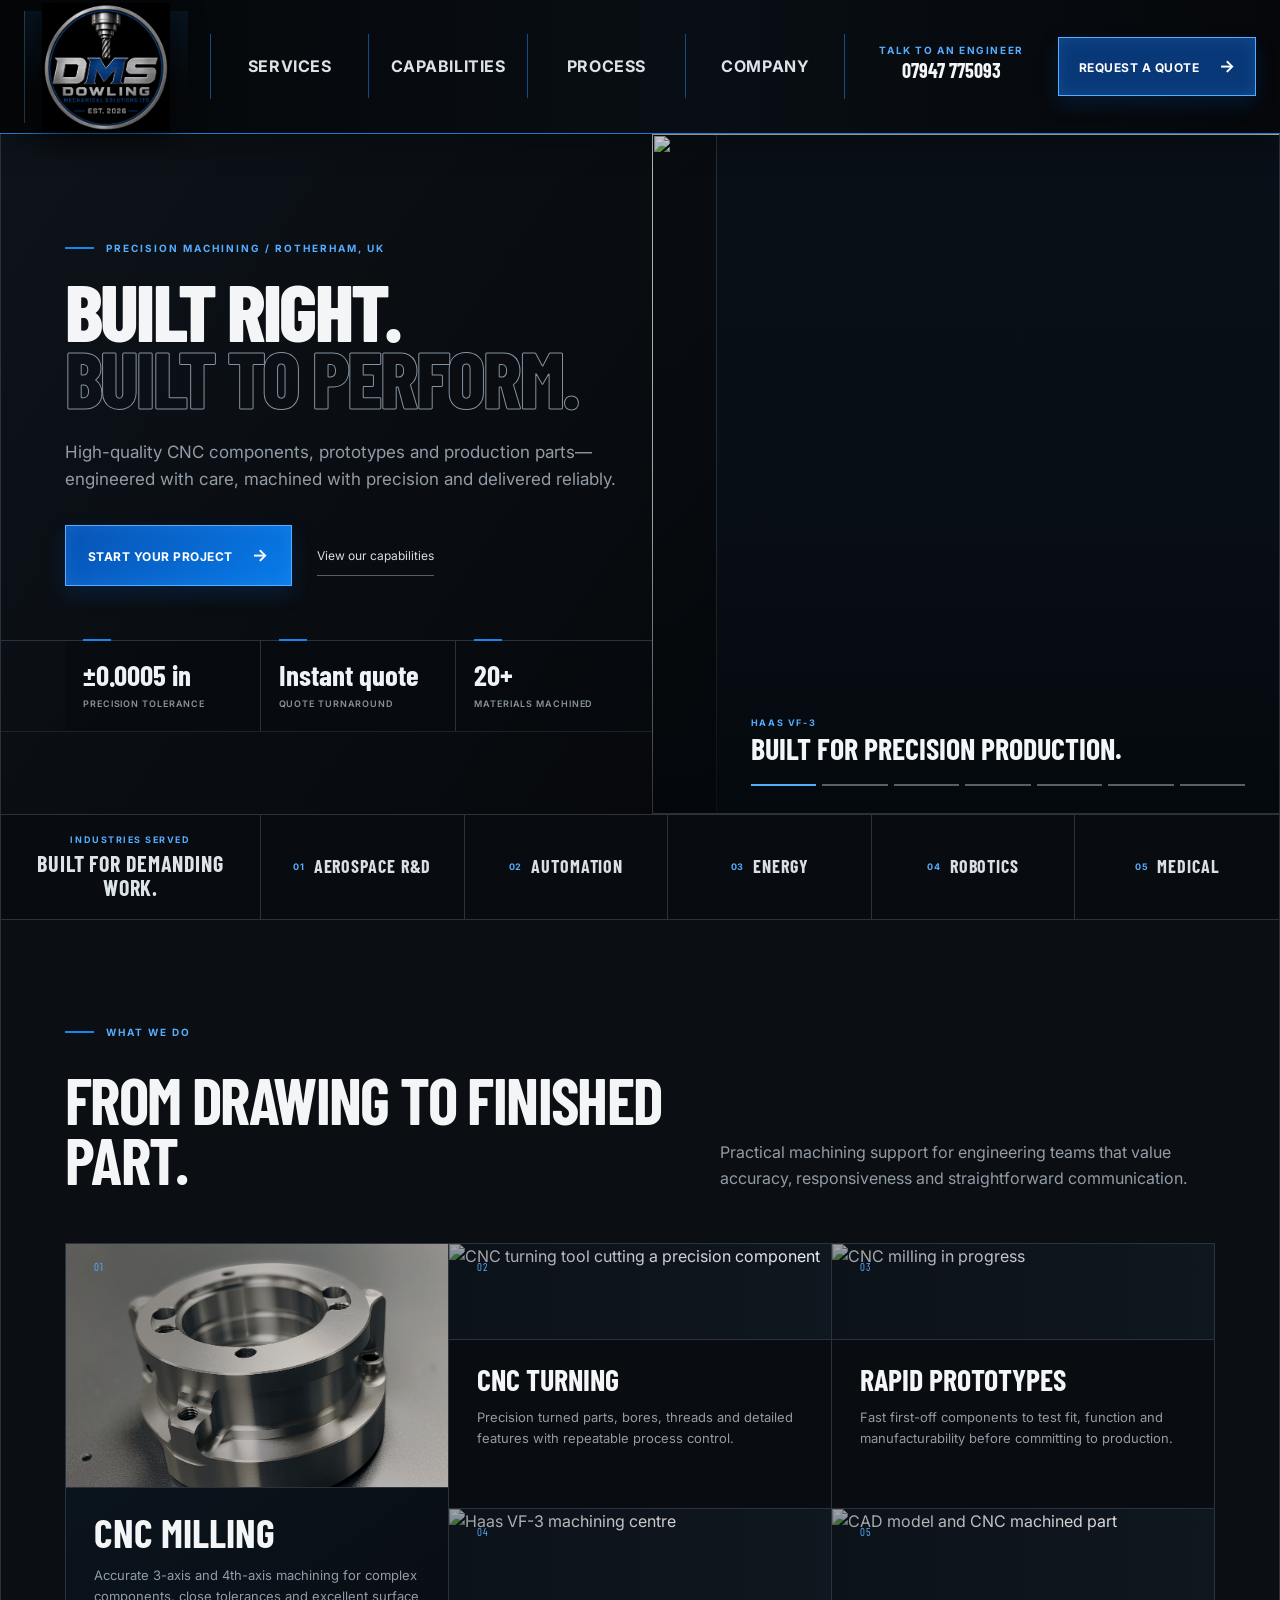
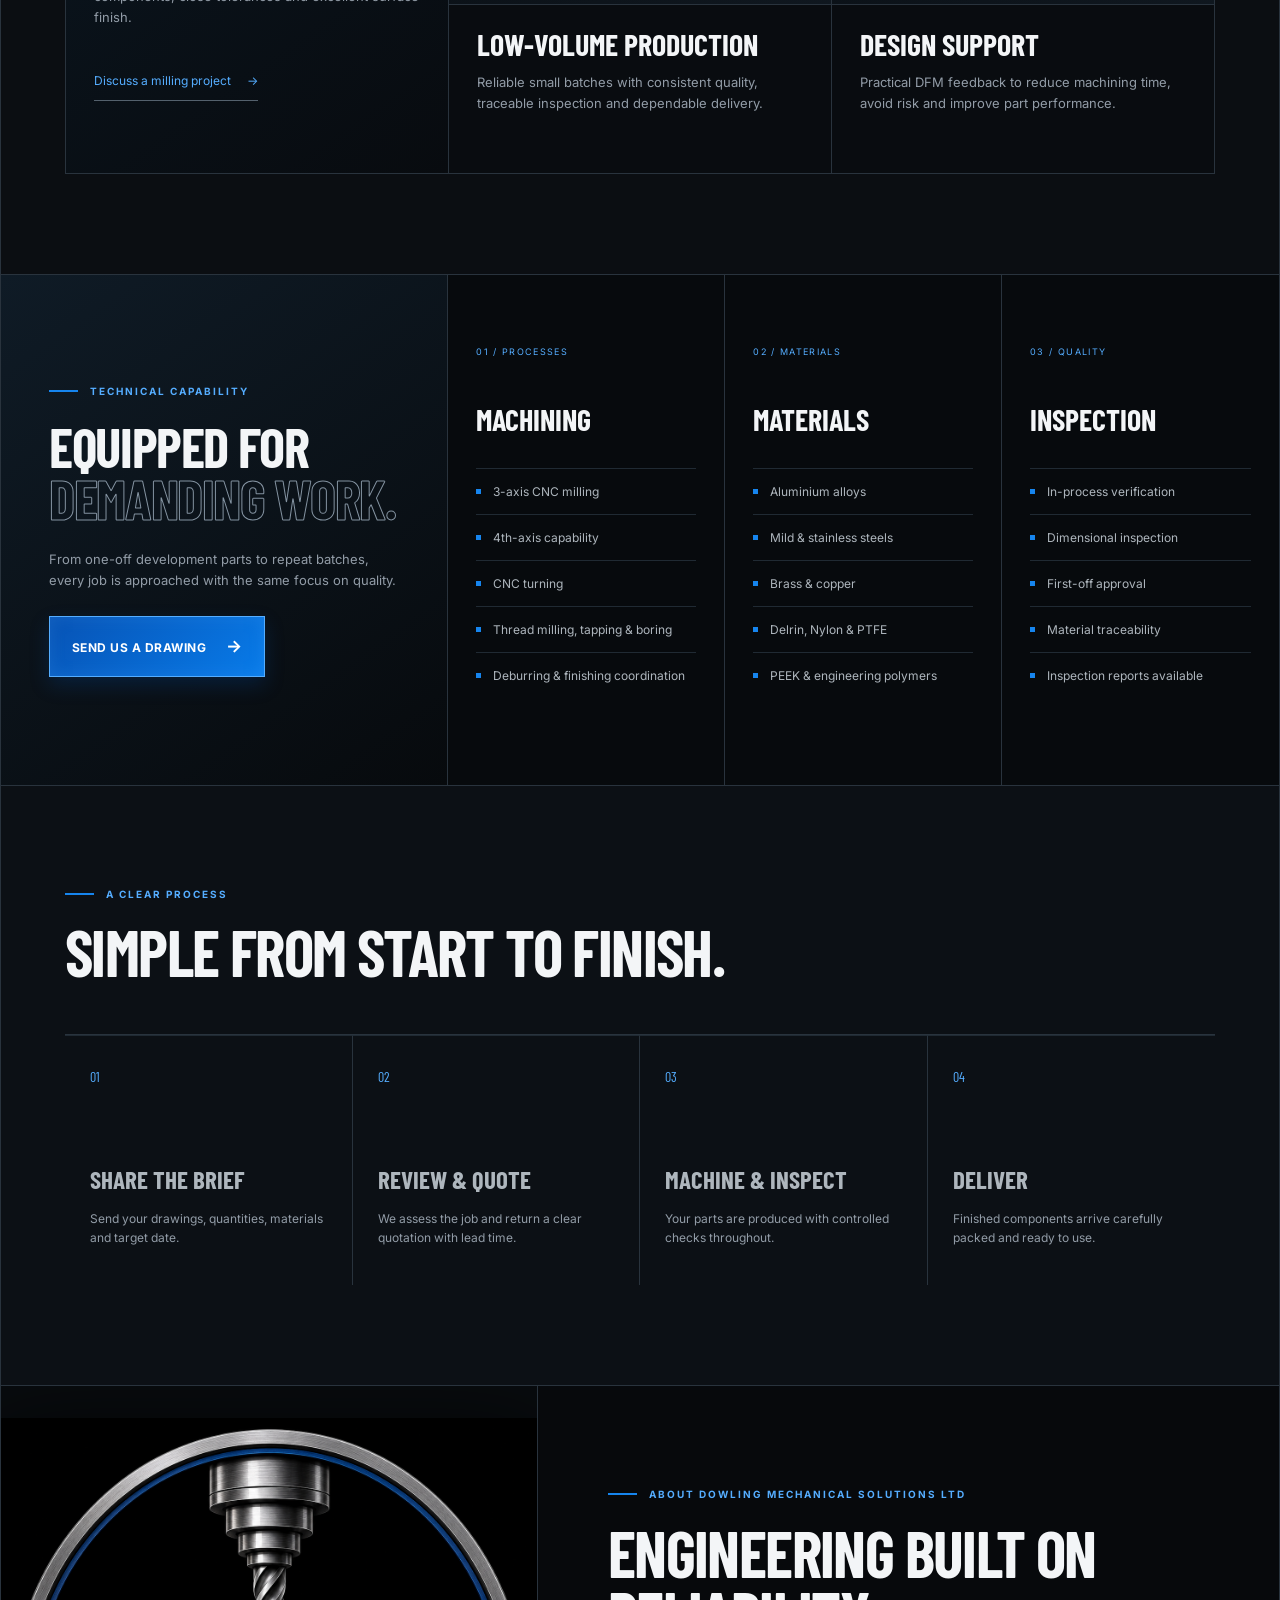
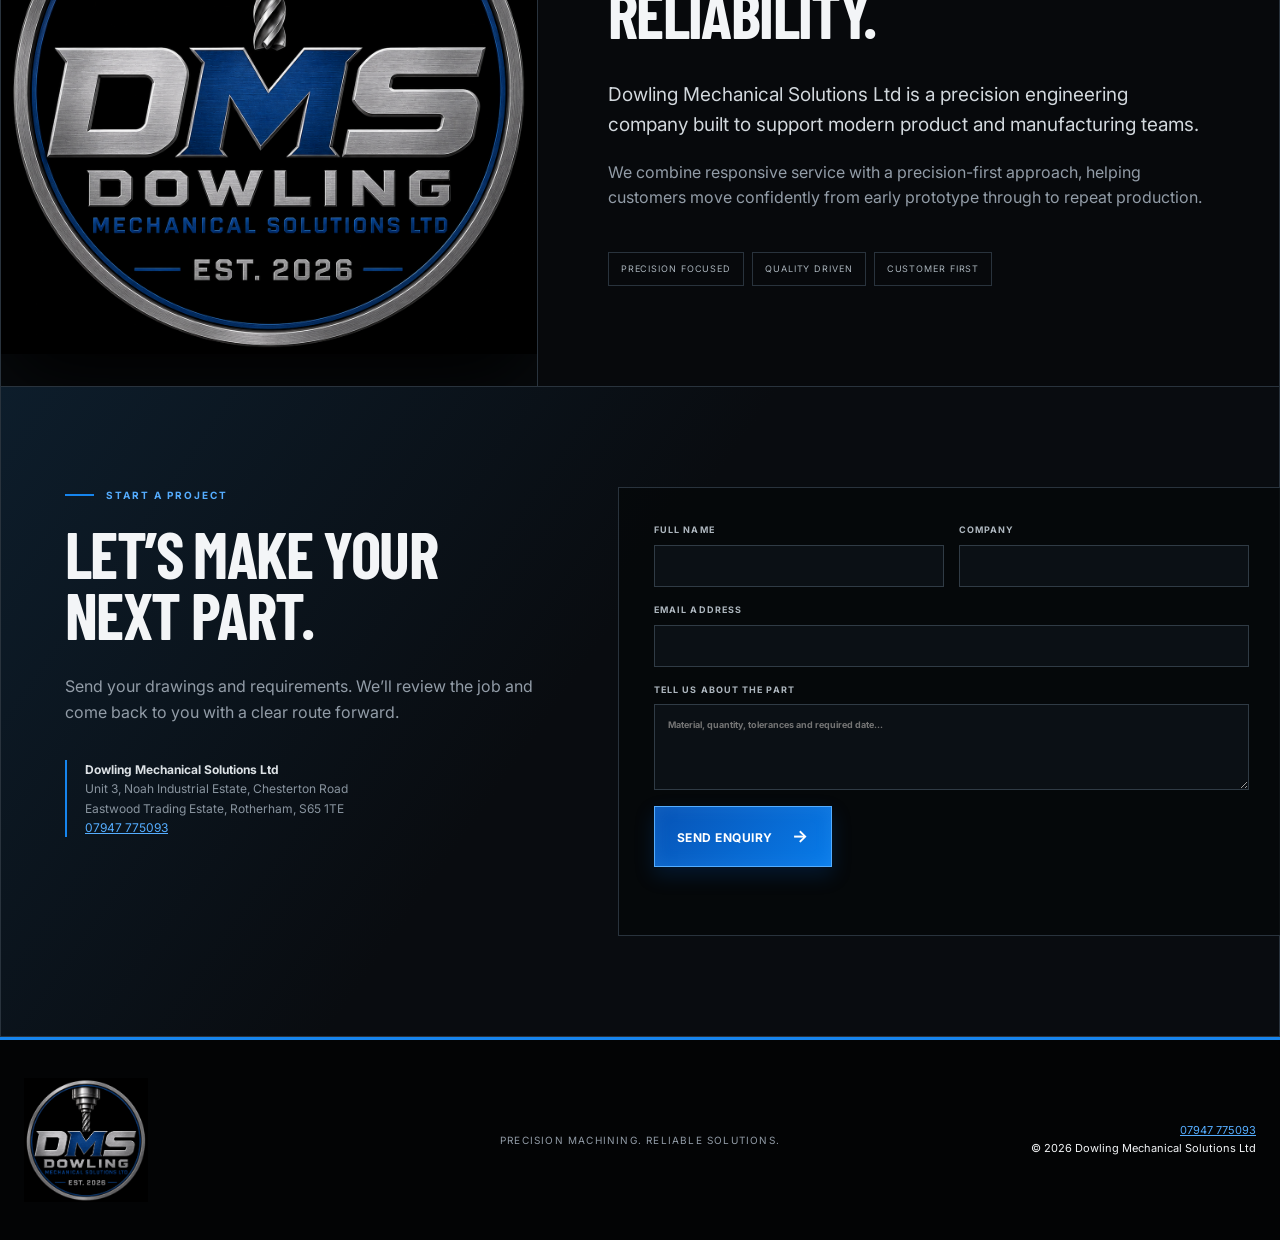
==== index.html @ 1a0fb645 "Initial commit" ====
<!DOCTYPE html>
<html lang="en">
<head>
  <meta charset="UTF-8" />
  <meta name="viewport" content="width=device-width, initial-scale=1.0" />
  <meta name="description" content="Dowling Mechanical Solutions Ltd delivers precision CNC machining, prototypes and production parts from Rotherham, UK." />
  <title>Dowling Mechanical Solutions Ltd | Precision Machining</title>
  <link rel="canonical" href="https://www.dowlingmechanicalsolutions.co.uk/" />
  <link rel="stylesheet" href="styles.css" />
</head>
<body>
  <header class="site-header">
    <a class="brand" href="#hero" aria-label="Dowling Mechanical Solutions Ltd home">
      <img src="LOGO%20FOR%20BUSINESS%20FINAL.png?v=20260724" alt="Dowling Mechanical Solutions Ltd" />
    </a>
    <button class="menu-toggle" aria-label="Toggle navigation" aria-expanded="false">Menu</button>
    <nav class="site-nav" aria-label="Primary navigation">
      <button data-target="services">Services</button>
      <button data-target="capabilities">Capabilities</button>
      <button data-target="process">Process</button>
      <button data-target="about">Company</button>
    </nav>
    <div class="header-actions">
      <a class="phone" href="tel:+447947775093"><small>Talk to an engineer</small>07947 775093</a>
      <button class="quote-button" data-target="contact">Request a quote <span>&rarr;</span></button>
    </div>
  </header>

  <main>
    <section class="hero" id="hero">
      <div class="hero-copy">
        <button class="eyebrow address-copy" type="button" data-address="Dowling Mechanical Solutions Ltd, Unit 3, Noah Industrial Estate, Chesterton Road, Eastwood Trading Estate, Rotherham, S65 1TE" aria-label="Copy Dowling Mechanical Solutions Ltd company address"><span></span><span class="address-copy-label">Precision machining / Rotherham, UK</span></button>
        <h1>Built right.<br /><em>Built to perform.</em></h1>
        <p class="hero-intro">High-quality CNC components, prototypes and production parts—engineered with care, machined with precision and delivered reliably.</p>
        <div class="hero-actions">
          <button class="primary" data-target="contact">Start your project <span>&rarr;</span></button>
          <button class="text-link" data-target="capabilities">View our capabilities</button>
        </div>
        <div class="hero-trust">
          <div><strong>&plusmn;0.0005 in</strong><span>Precision tolerance</span></div>
          <div><strong>Instant quote</strong><span>Quote turnaround</span></div>
          <div><strong>20+</strong><span>Materials machined</span></div>
        </div>
      </div>
      <div class="hero-stage" aria-hidden="true">
        <img class="hero-machine-image is-active" src="https://www.haascnc.com/content/dam/haascnc/machines/vertical-mills/vf-series/models/medium/vf-3/gallery/haasvf3-hero.jpg" data-label="Haas VF-3" data-title="Built for precision production." alt="" />
        <img class="hero-machine-image" src="https://www.haascnc.com/content/dam/haascnc/machines/vertical-mills/vf-series/models/medium/vf-3/gallery/haasvf3-spindle.jpg" data-label="Haas VF-3" data-title="Precision in every pass." alt="" />
        <img class="hero-machine-image" src="circular-machined-housing.png" data-label="Finished housing" data-title="Complex milled housing detail." alt="" />
        <img class="hero-machine-image" src="https://www.haascnc.com/content/dam/haascnc/machines/vertical-mills/assets/21.09_StorytellingBlade_Vertical.jpg/jcr:content/renditions/original.original/image.jpg" data-label="Milling in action" data-title="Complex milling in action." alt="" />
        <img class="hero-machine-image" src="https://www.haascnc.com/content/dam/haascnc/machines/vertical-mills/vf-series/models/medium/vf-3/gallery/haasvf3-left.jpg" data-label="Haas VF-3" data-title="Access from every angle." alt="" />
        <img class="hero-machine-image" src="https://primefabworks.com/wp-content/uploads/2025/07/finished_cnc_milled_part.webp" data-label="Finished machined part" data-title="Precision detail, machined cleanly." alt="" />
        <img class="hero-machine-image" src="https://www.haascnc.com/content/dam/haascnc/machines/vertical-mills/vf-series/models/medium/vf-3/gallery/haasvf3-toolchanger.jpg" data-label="Haas VF-3" data-title="4th-axis capability." alt="" />
        <div class="hero-image-overlay"></div>
        <div class="hero-stage-label"><span>Haas VF-3</span><strong>Built for precision production.</strong></div>
        <div class="hero-stage-progress"><span class="is-active"></span><span></span><span></span><span></span><span></span><span></span><span></span></div>
      </div>
    </section>

    <section class="client-strip" aria-label="Industries served">
      <p><span>Industries served</span>Built for demanding work.</p>
      <div>
        <span><small>01</small>Aerospace R&amp;D</span>
        <span><small>02</small>Automation</span>
        <span><small>03</small>Energy</span>
        <span><small>04</small>Robotics</span>
        <span><small>05</small>Medical</span>
      </div>
    </section>

    <section class="services section" id="services">
      <div class="section-intro">
        <p class="eyebrow"><span></span> What we do</p>
        <h2>From drawing to finished part.</h2>
        <p>Practical machining support for engineering teams that value accuracy, responsiveness and straightforward communication.</p>
      </div>
      <div class="service-grid">
        <article class="service-feature">
          <div class="service-media"><img src="circular-machined-housing.png" alt="Finished CNC milled housing" /><span class="number">01</span></div>
          <h3>CNC milling</h3>
          <p>Accurate 3-axis and 4th-axis machining for complex components, close tolerances and excellent surface finish.</p>
          <button data-target="contact">Discuss a milling project <span>&rarr;</span></button>
        </article>
        <article><div class="service-media"><img src="https://upload.wikimedia.org/wikipedia/commons/9/90/SchlichtenDrehen.jpg" alt="CNC turning tool cutting a precision component" /><span class="number">02</span></div><h3>CNC turning</h3><p>Precision turned parts, bores, threads and detailed features with repeatable process control.</p></article>
        <article><div class="service-media"><img src="https://www.haascnc.com/content/dam/haascnc/machines/vertical-mills/assets/21.09_StorytellingBlade_Vertical.jpg/jcr:content/renditions/original.original/image.jpg" alt="CNC milling in progress" /><span class="number">03</span></div><h3>Rapid prototypes</h3><p>Fast first-off components to test fit, function and manufacturability before committing to production.</p></article>
        <article><div class="service-media"><img src="https://www.haascnc.com/content/dam/haascnc/machines/vertical-mills/vf-series/models/medium/vf-3/gallery/haasvf3-left.jpg" alt="Haas VF-3 machining centre" /><span class="number">04</span></div><h3>Low-volume production</h3><p>Reliable small batches with consistent quality, traceable inspection and dependable delivery.</p></article>
        <article><div class="service-media"><img src="https://upload.wikimedia.org/wikipedia/commons/3/31/CAD_model_and_CNC_machined_part.PNG" alt="CAD model and CNC machined part" style="object-position:center 80%;" /><span class="number">05</span></div><h3>Design support</h3><p>Practical DFM feedback to reduce machining time, avoid risk and improve part performance.</p></article>
      </div>
    </section>

    <section class="capabilities section" id="capabilities">
      <div class="capability-heading">
        <p class="eyebrow"><span></span> Technical capability</p>
        <h2>Equipped for<br /><em>demanding work.</em></h2>
        <p>From one-off development parts to repeat batches, every job is approached with the same focus on quality.</p>
        <button class="primary" data-target="contact">Send us a drawing <span>&rarr;</span></button>
      </div>
      <div class="capability-lists">
        <article>
          <p>01 / Processes</p>
          <h3>Machining</h3>
          <ul><li>3-axis CNC milling</li><li>4th-axis capability</li><li>CNC turning</li><li>Thread milling, tapping &amp; boring</li><li>Deburring &amp; finishing coordination</li></ul>
        </article>
        <article>
          <p>02 / Materials</p>
          <h3>Materials</h3>
          <ul><li>Aluminium alloys</li><li>Mild &amp; stainless steels</li><li>Brass &amp; copper</li><li>Delrin, Nylon &amp; PTFE</li><li>PEEK &amp; engineering polymers</li></ul>
        </article>
        <article>
          <p>03 / Quality</p>
          <h3>Inspection</h3>
          <ul><li>In-process verification</li><li>Dimensional inspection</li><li>First-off approval</li><li>Material traceability</li><li>Inspection reports available</li></ul>
        </article>
      </div>
    </section>

    <section class="process section" id="process">
      <div class="section-intro compact">
        <p class="eyebrow"><span></span> A clear process</p>
        <h2>Simple from start to finish.</h2>
      </div>
      <ol class="process-grid">
        <li><span>01</span><div><h3>Share the brief</h3><p>Send your drawings, quantities, materials and target date.</p></div></li>
        <li><span>02</span><div><h3>Review &amp; quote</h3><p>We assess the job and return a clear quotation with lead time.</p></div></li>
        <li><span>03</span><div><h3>Machine &amp; inspect</h3><p>Your parts are produced with controlled checks throughout.</p></div></li>
        <li><span>04</span><div><h3>Deliver</h3><p>Finished components arrive carefully packed and ready to use.</p></div></li>
      </ol>
    </section>

    <section class="about section" id="about">
      <div class="about-mark"><img src="LOGO%20FOR%20BUSINESS%20FINAL.png?v=20260724" alt="" /></div>
      <div class="about-copy">
        <p class="eyebrow"><span></span> About Dowling Mechanical Solutions Ltd</p>
        <h2>Engineering built on reliability.</h2>
        <p class="lead">Dowling Mechanical Solutions Ltd is a precision engineering company built to support modern product and manufacturing teams.</p>
        <p>We combine responsive service with a precision-first approach, helping customers move confidently from early prototype through to repeat production.</p>
        <div class="about-values"><span>Precision focused</span><span>Quality driven</span><span>Customer first</span></div>
      </div>
    </section>

    <section class="contact section" id="contact">
      <div class="contact-copy">
        <p class="eyebrow"><span></span> Start a project</p>
        <h2>Let’s make your next part.</h2>
        <p>Send your drawings and requirements. We’ll review the job and come back to you with a clear route forward.</p>
        <address><strong>Dowling Mechanical Solutions Ltd</strong><br />Unit 3, Noah Industrial Estate, Chesterton Road<br />Eastwood Trading Estate, Rotherham, S65 1TE<br /><a href="tel:+447947775093">07947 775093</a></address>
      </div>
      <form id="quote-form" novalidate>
        <div class="field-row"><label>Full name<input type="text" name="name" required /></label><label>Company<input type="text" name="company" required /></label></div>
        <label>Email address<input type="email" name="email" required /></label>
        <label>Tell us about the part<textarea name="details" rows="4" required placeholder="Material, quantity, tolerances and required date..."></textarea></label>
        <button class="primary" type="submit">Send enquiry <span>&rarr;</span></button>
        <p class="form-status" role="status" aria-live="polite"></p>
      </form>
    </section>
  </main>

  <footer class="site-footer">
    <a class="footer-brand" href="#hero"><img src="LOGO%20FOR%20BUSINESS%20FINAL.png?v=20260724" alt="Dowling Mechanical Solutions Ltd" /></a>
    <p>Precision machining. Reliable solutions.</p>
    <div><a href="tel:+447947775093">07947 775093</a><span>&copy; 2026 Dowling Mechanical Solutions Ltd</span></div>
  </footer>
  <script src="script.js"></script>
</body>
</html>
---- styles.css ----
@import url('https://fonts.googleapis.com/css2?family=Barlow+Condensed:wght@500;600;700;800;900&family=Inter:wght@400;500;600;700&display=swap');

:root { --black:#050608; --panel:#0a0d11; --panel-2:#0e141b; --blue:#1685ee; --blue-light:#55adff; --white:#f3f5f7; --muted:#929ca7; --line:#29333d; --page:1280px; }
* { box-sizing:border-box; }
html { scroll-behavior:smooth; min-width:1280px; }
body { margin:0; min-width:320px; color:var(--white); background:var(--black); font-family:Inter,Arial,sans-serif; line-height:1.6; }
body::before { position:fixed; inset:0; z-index:-1; content:""; opacity:.28; background:radial-gradient(circle at 70% 5%,#18324d 0,transparent 27%),repeating-linear-gradient(0deg,rgba(255,255,255,.018) 0 1px,transparent 1px 4px); }
button,input,textarea { font:inherit; }
button { cursor:pointer; }
h1,h2,h3,p { margin-top:0; }
h1,h2,h3,.brand-copy,.number { font-family:"Barlow Condensed","Arial Narrow",sans-serif; }
p { color:var(--muted); }

.site-header { position:sticky; top:0; z-index:50; display:grid; grid-template-columns:210px 1fr auto; align-items:center; min-height:134px; padding:0 max(24px,calc((100% - var(--page))/2)); border-bottom:1px solid #1d79cf; background:linear-gradient(90deg,rgba(4,6,8,.98),rgba(9,15,21,.96) 55%,rgba(5,7,10,.98)); box-shadow:0 12px 28px rgba(0,0,0,.24); backdrop-filter:blur(15px); }
.brand { position:relative; z-index:1; display:grid; place-items:center; width:164px; height:132px; color:inherit; text-decoration:none; }
.brand::before { position:absolute; inset:10px 0; border-left:1px solid rgba(76,126,165,.42); content:""; background:linear-gradient(180deg,rgba(22,133,238,.1),transparent 70%); }
.brand img { position:relative; width:128px; height:128px; object-fit:contain; filter:drop-shadow(0 8px 15px rgba(0,0,0,.65)); }
.brand-copy { display:flex; flex-direction:column; padding-left:15px; border-left:1px solid #4c5660; }
.brand-copy strong { font-size:31px; font-weight:900; letter-spacing:.06em; line-height:.9; }
.brand-copy strong span { color:var(--blue-light); }
.brand-copy small { margin-top:9px; color:#c2c8ce; font:600 8px/1 Inter,sans-serif; letter-spacing:.23em; }
.site-nav { display:grid; grid-template-columns:repeat(4,minmax(0,1fr)); align-items:center; width:100%; border-right:1px solid rgba(22,133,238,.55); border-left:1px solid rgba(22,133,238,.55); transform:translateX(-24px); }
.site-nav button,.menu-toggle { border:0; border-bottom:2px solid transparent; padding:20px 8px 18px; color:#dce3e8; background:transparent; font-size:16px; font-weight:700; letter-spacing:.035em; text-transform:uppercase; transition:color .2s ease,border-color .2s ease; }
.site-nav button:not(:last-child) { border-right:1px solid rgba(22,133,238,.55); }
.site-nav button:hover { border-bottom-color:var(--blue); color:#fff; }
.header-actions { display:flex; align-items:center; justify-content:flex-end; gap:34px; padding-left:10px; }
.phone { position:relative; display:flex; flex-direction:column; align-items:center; padding-bottom:8px; color:var(--white); text-align:center; text-decoration:none; font-family:"Barlow Condensed",sans-serif; font-size:20px; font-weight:700; line-height:1.05; }
.phone::after { position:absolute; right:0; bottom:-10px; left:0; height:2px; content:""; background:var(--blue); transform:scaleX(0); transform-origin:center; transition:transform .2s ease; }
.phone:hover::after,.phone:focus-visible::after { transform:scaleX(1); }
.phone small { display:block; margin-bottom:5px; color:var(--blue-light); font:700 10px/1 Inter,sans-serif; letter-spacing:.16em; text-transform:uppercase; }
.quote-button,.primary { border:1px solid var(--blue-light); padding:15px 20px; color:white; background:linear-gradient(135deg,#0753b5,#087be9); font-size:12px; font-weight:700; text-transform:uppercase; letter-spacing:.04em; box-shadow:inset 0 0 16px rgba(94,181,255,.16),0 8px 20px rgba(0,79,171,.24); }
.quote-button { background:#083878; }
.quote-button span,.primary span { margin-left:16px; font-size:17px; }
.menu-toggle { display:none; border:1px solid var(--line); }

main { overflow:hidden; }
.hero { display:grid; grid-template-columns:56% 44%; width:min(var(--page),100%); min-height:680px; margin:auto; border-right:1px solid var(--line); border-left:1px solid var(--line); }
.hero-copy { display:flex; flex-direction:column; justify-content:center; min-height:680px; padding:78px 64px 54px; border-right:1px solid var(--line); background:linear-gradient(125deg,rgba(14,20,27,.96),rgba(6,8,11,.98)); }
.eyebrow { display:flex; align-items:center; gap:12px; margin-bottom:21px; color:var(--blue-light); font-size:10px; font-weight:700; letter-spacing:.2em; text-transform:uppercase; }
.eyebrow span { width:29px; height:2px; background:var(--blue); }
.address-copy { width:fit-content; border:0; padding:0; color:var(--blue-light); background:transparent; text-align:left; }
.address-copy .address-copy-label { width:auto; height:auto; background:transparent; }
.address-copy:hover .address-copy-label,.address-copy:focus-visible .address-copy-label { color:#fff; }
.address-copy:focus-visible { outline:1px solid var(--blue-light); outline-offset:6px; }
h1 { max-width:720px; margin-bottom:28px; font-size:clamp(62px,6.3vw,96px); font-weight:800; line-height:.83; letter-spacing:-.035em; text-transform:uppercase; }
h1 em,h2 em { color:transparent; font-style:normal; -webkit-text-stroke:1px #8493a1; }
.hero-intro { max-width:620px; margin-bottom:32px; font-size:17px; }
.hero-actions { display:flex; align-items:center; gap:25px; }
.primary { padding:16px 22px; }
.text-link,.service-grid button { border:0; border-bottom:1px solid #54616d; padding:10px 0; color:#d9dee2; background:transparent; font-size:12px; }
.hero-trust { position:relative; display:grid; grid-template-columns:repeat(3,1fr); margin-top:54px; border-bottom:1px solid #1a222b; background:rgba(6,10,14,.55); }
.hero-trust::before { position:absolute; top:0; right:0; left:-64px; height:1px; content:""; background:var(--line); }
.hero-trust::after { position:absolute; right:0; bottom:-1px; left:-64px; height:1px; content:""; background:#1a222b; }
.hero-trust div { position:relative; min-height:91px; padding:20px 18px 16px; border-right:1px solid var(--line); }
.hero-trust div:last-child { border-right:0; }
.hero-trust div::before { position:absolute; top:-1px; left:18px; width:28px; height:2px; content:""; background:var(--blue); }
.hero-trust strong { display:block; color:#edf3f7; font-family:"Barlow Condensed"; font-size:29px; font-weight:700; line-height:1; }
.hero-trust span { display:block; margin-top:8px; color:#87939e; font-size:9px; font-weight:600; letter-spacing:.1em; text-transform:uppercase; }
.hero-stage { position:relative; overflow:hidden; background:#091017; }
.hero-machine-image { position:absolute; inset:0; width:100%; height:100%; object-fit:cover; object-position:center; opacity:0; filter:saturate(.78) contrast(1.08); transition:opacity .8s ease; }
.hero-machine-image.is-active { opacity:1; }
.hero-image-overlay { position:absolute; inset:0; background:linear-gradient(180deg,rgba(3,7,11,.08),rgba(3,7,11,.18) 55%,rgba(3,7,11,.78)); }
.hero-stage-label { position:absolute; right:34px; bottom:51px; left:34px; display:flex; flex-direction:column; gap:3px; }
.hero-stage-label span { color:var(--blue-light); font-size:9px; font-weight:700; letter-spacing:.18em; text-transform:uppercase; }
.hero-stage-label strong { color:#f2f6f8; font-family:"Barlow Condensed"; font-size:30px; font-weight:700; line-height:1; text-transform:uppercase; }
.hero-stage-progress { position:absolute; right:34px; bottom:28px; left:34px; display:grid; grid-template-columns:repeat(7,1fr); gap:6px; }
.hero-stage-progress span { height:2px; background:rgba(255,255,255,.35); transition:background .25s ease; }
.hero-stage-progress .is-active { background:var(--blue-light); }

@media(min-width:1101px) {
  .hero-stage { z-index:1; overflow:visible; }
  .hero-machine-image { left:-65px; width:calc(100% + 65px); }
  .hero-image-overlay { left:-65px; }
}

.client-strip { display:grid; grid-template-columns:260px 1fr; width:min(var(--page),100%); min-height:102px; margin:auto; padding:0; border:1px solid var(--line); background:#080b0f; }
.client-strip p { display:flex; flex-direction:column; align-items:center; justify-content:center; margin:0; padding:20px 30px; border-right:1px solid var(--line); color:#dde4e9; font-family:"Barlow Condensed"; font-size:22px; font-weight:700; letter-spacing:.04em; line-height:1.05; text-align:center; text-transform:uppercase; }
.client-strip p span { margin-bottom:8px; color:var(--blue-light); font-family:Inter,Arial,sans-serif; font-size:9px; font-weight:700; letter-spacing:.17em; }
.client-strip div { display:grid; grid-template-columns:repeat(5,1fr); }
.client-strip div span { display:flex; align-items:center; justify-content:center; gap:9px; padding:16px 10px; border-right:1px solid var(--line); color:#d8e0e5; font-family:"Barlow Condensed"; font-size:18px; font-weight:700; letter-spacing:.05em; text-align:center; text-transform:uppercase; transition:color .2s ease,background .2s ease; }
.client-strip div span:last-child { border-right:0; }
.client-strip div span:hover { color:#fff; background:#0e1923; }
.client-strip small { color:var(--blue-light); font:700 9px/1 Inter,Arial,sans-serif; letter-spacing:.08em; }

.section { width:min(var(--page),100%); margin:auto; padding:100px 64px; border-right:1px solid var(--line); border-bottom:1px solid var(--line); border-left:1px solid var(--line); }
.section-intro { display:grid; grid-template-columns:1.1fr .9fr; gap:50px; align-items:end; margin-bottom:52px; }
.section-intro .eyebrow { grid-column:1/-1; margin-bottom:-20px; }
h2 { margin-bottom:0; font-size:clamp(44px,5vw,70px); font-weight:700; line-height:.95; letter-spacing:-.025em; text-transform:uppercase; }
.section-intro>p:last-child { max-width:480px; margin:0; }
.services { background:#0b0e12; }
.service-grid { display:grid; grid-template-columns:repeat(3,1fr); border-top:1px solid var(--line); border-left:1px solid var(--line); }
.service-grid article { position:relative; min-height:265px; padding:28px; overflow:hidden; border-right:1px solid var(--line); border-bottom:1px solid var(--line); background:#090c10; transition:.25s ease; }
.service-grid article:hover { position:relative; z-index:2; border-color:var(--blue); background:#0c131a; transform:translateY(-4px); }
.service-grid .service-feature { grid-row:span 2; min-height:530px; background:linear-gradient(145deg,#0b1823,#080b0f); }
.service-media { position:relative; height:96px; margin:-28px -28px 24px; overflow:hidden; border-bottom:1px solid var(--line); background:#101820; }
.service-media::after { position:absolute; inset:0; content:""; background:linear-gradient(90deg,rgba(4,8,12,.38),rgba(4,8,12,.05)); }
.service-media img { display:block; width:100%; height:100%; object-fit:cover; filter:saturate(.78) contrast(1.08); transition:transform .4s ease,filter .4s ease; }
.service-grid article:hover .service-media img { transform:scale(1.05); filter:saturate(1) contrast(1.08); }
.service-media .number { position:absolute; z-index:1; top:14px; left:28px; color:var(--blue-light); font-size:11px; }
.service-feature .service-media { height:244px; }
.number { color:var(--blue-light); font-size:13px; letter-spacing:.08em; }
.service-grid h3 { margin:0 0 13px; font-size:30px; line-height:1; text-transform:uppercase; }
.service-feature h3 { font-size:40px; }
.service-grid p { font-size:13px; }
.service-grid button { margin-top:20px; color:var(--blue-light); }
.service-grid button span { margin-left:13px; }

.capabilities { display:grid; grid-template-columns:35% 65%; padding:0; background:#070a0d; }
.capability-heading { display:flex; flex-direction:column; align-items:flex-start; justify-content:center; padding:70px 48px; border-right:1px solid var(--line); background:linear-gradient(145deg,#0f1b26,#070a0d); }
.capability-heading h2 { font-size:55px; }
.capability-heading>p:not(.eyebrow) { margin:25px 0; font-size:13px; }
.capability-lists { display:grid; grid-template-columns:repeat(3,1fr); }
.capability-lists article { padding:70px 28px; border-right:1px solid var(--line); }
.capability-lists article:last-child { border:0; }
.capability-lists article>p { color:var(--blue-light); font-size:9px; letter-spacing:.15em; text-transform:uppercase; }
.capability-lists h3 { margin:35px 0 25px; font-size:30px; text-transform:uppercase; }
ul { padding:0; list-style:none; }
li { position:relative; margin:0; padding:13px 0 13px 17px; border-top:1px solid #202a33; color:#aeb6bd; font-size:12px; }
li::before { position:absolute; top:20px; left:0; width:5px; height:5px; content:""; background:var(--blue); }

.process { background:#0c1015; }
.section-intro.compact { display:block; }
.section-intro.compact .eyebrow { margin-bottom:20px; }
.process-grid { display:grid; grid-template-columns:repeat(4,1fr); margin:0; padding:0; list-style:none; border-top:1px solid var(--line); }
.process-grid li { display:block; min-height:250px; padding:30px 25px; border-right:1px solid var(--line); }
.process-grid li:last-child { border-right:0; }
.process-grid li::before { display:none; }
.process-grid>li>span { color:var(--blue-light); font-family:"Barlow Condensed"; font-size:14px; }
.process-grid h3 { margin:70px 0 10px; font-size:25px; text-transform:uppercase; }
.process-grid p { margin:0; font-size:12px; }

.about { display:grid; grid-template-columns:42% 58%; padding:0; background:#07090c; }
.about-mark { position:relative; display:grid; place-items:center; min-height:600px; overflow:hidden; border-right:1px solid var(--line); background:radial-gradient(circle,#15283a,#080b0e 60%); }
.about-mark::after { position:absolute; inset:9%; border:1px solid rgba(63,127,183,.25); border-radius:50%; content:""; }
.about-mark img { position:relative; z-index:2; width:100%; filter:drop-shadow(0 30px 45px #000); }
.about-copy { display:flex; flex-direction:column; justify-content:center; padding:80px 70px; }
.about-copy .lead { margin-top:35px; color:#d2d8dd; font-size:19px; }
.about-copy>p { max-width:650px; }
.about-values { display:flex; gap:8px; margin-top:25px; }
.about-values span { border:1px solid var(--line); padding:9px 12px; color:#aab4bc; font-size:9px; letter-spacing:.1em; text-transform:uppercase; }

.contact { display:grid; grid-template-columns:42% 58%; gap:70px; background:linear-gradient(125deg,#0d1d2b,#090c10 45%); }
.contact-copy h2 { margin-bottom:28px; }
address { margin-top:35px; padding-left:18px; border-left:2px solid var(--blue); color:#89949f; font-size:12px; font-style:normal; }
address strong { color:#dce1e5; } address a { color:var(--blue-light); }
form { padding:35px; border:1px solid var(--line); background:rgba(5,7,9,.75); }
.field-row { display:grid; grid-template-columns:1fr 1fr; gap:15px; }
label { display:flex; flex-direction:column; gap:7px; margin-bottom:16px; color:#aeb7bf; font-size:9px; font-weight:700; letter-spacing:.12em; text-transform:uppercase; }
input,textarea { width:100%; border:1px solid #303b45; outline:0; padding:13px; color:white; background:#0b1015; resize:vertical; }
input:focus,textarea:focus { border-color:var(--blue); }
.form-status { min-height:20px; margin:13px 0 0; color:var(--blue-light); font-size:12px; }

.site-footer { display:grid; grid-template-columns:1fr auto 1fr; align-items:center; gap:25px; padding:38px max(24px,calc((100% - var(--page))/2)); border-top:3px solid var(--blue); background:#030405; }
.footer-brand { display:flex; align-items:center; gap:10px; color:#e4e8eb; text-decoration:none; font-family:"Barlow Condensed"; font-size:22px; font-weight:800; letter-spacing:.08em; }
.footer-brand img { width:124px; height:124px; object-fit:contain; }.footer-brand small { display:block; color:#83909b; font:6px Inter; letter-spacing:.15em; }
.site-footer p { margin:0; font-size:10px; letter-spacing:.12em; text-transform:uppercase; }.site-footer>div { display:flex; flex-direction:column; text-align:right; font-size:11px; }.site-footer a { color:var(--blue-light); }

@media(max-width:1100px){
  .site-header{grid-template-columns:1fr auto;min-height:112px;padding:6px 20px}.brand{height:100px}.brand::before{inset:0;border-left:0}.brand img{width:98px;height:98px}.menu-toggle{display:block}.site-nav{position:absolute;top:100%;right:0;left:0;display:none;flex-wrap:wrap;padding:14px 20px;border-bottom:1px solid var(--blue);background:#06080b}.site-nav.open{display:flex}.header-actions{display:none}
  .hero{grid-template-columns:1fr}.hero-stage{min-height:540px}.client-strip{grid-template-columns:1fr;gap:0}.client-strip p{border-right:0;border-bottom:1px solid var(--line)}.capabilities{grid-template-columns:1fr}.capability-heading{border-right:0;border-bottom:1px solid var(--line)}
}
@media(max-width:760px){
  .brand{width:124px;height:94px}.brand img{width:92px;height:92px}.brand-copy strong{font-size:24px}.brand-copy small{font-size:6px}.site-header{min-height:104px}.hero-copy{min-height:0;padding:70px 25px 45px}h1{font-size:56px}.hero-trust{gap:15px}.hero-trust strong{font-size:18px}.hero-stage{min-height:430px}.client-strip{padding:0}.client-strip p{padding:20px 25px}.client-strip div{display:grid;grid-template-columns:1fr 1fr;gap:0}.client-strip div span{min-height:68px;border-bottom:1px solid var(--line)}
  .hero-stage-label{right:25px;bottom:45px;left:25px}.hero-stage-progress{right:25px;bottom:25px;left:25px}
  .section{padding:72px 25px}.section-intro{display:block}.section-intro .eyebrow{margin-bottom:20px}.section-intro h2{margin-bottom:25px}.service-grid{grid-template-columns:1fr}.service-grid .service-feature{grid-row:auto;min-height:auto}.capability-heading{padding:65px 25px}.capability-lists{grid-template-columns:1fr}.capability-lists article{padding:40px 25px;border-right:0;border-bottom:1px solid var(--line)}.process-grid{grid-template-columns:1fr 1fr}.process-grid li{min-height:210px;border-bottom:1px solid var(--line)}.process-grid h3{margin-top:40px}.about{grid-template-columns:1fr}.about-mark{min-height:420px;border-right:0;border-bottom:1px solid var(--line)}.about-copy{padding:65px 25px}.contact{grid-template-columns:1fr;gap:40px}.field-row{grid-template-columns:1fr}.site-footer{grid-template-columns:1fr;text-align:center}.footer-brand{justify-content:center}.site-footer>div{text-align:center}.about-values{flex-wrap:wrap}
}
@media(max-width:430px){.brand-copy{display:none}.hero-actions{align-items:stretch;flex-direction:column}.hero-trust{grid-template-columns:1fr}.hero-trust div{padding-bottom:12px}.process-grid{grid-template-columns:1fr}.machine-part{width:230px}}
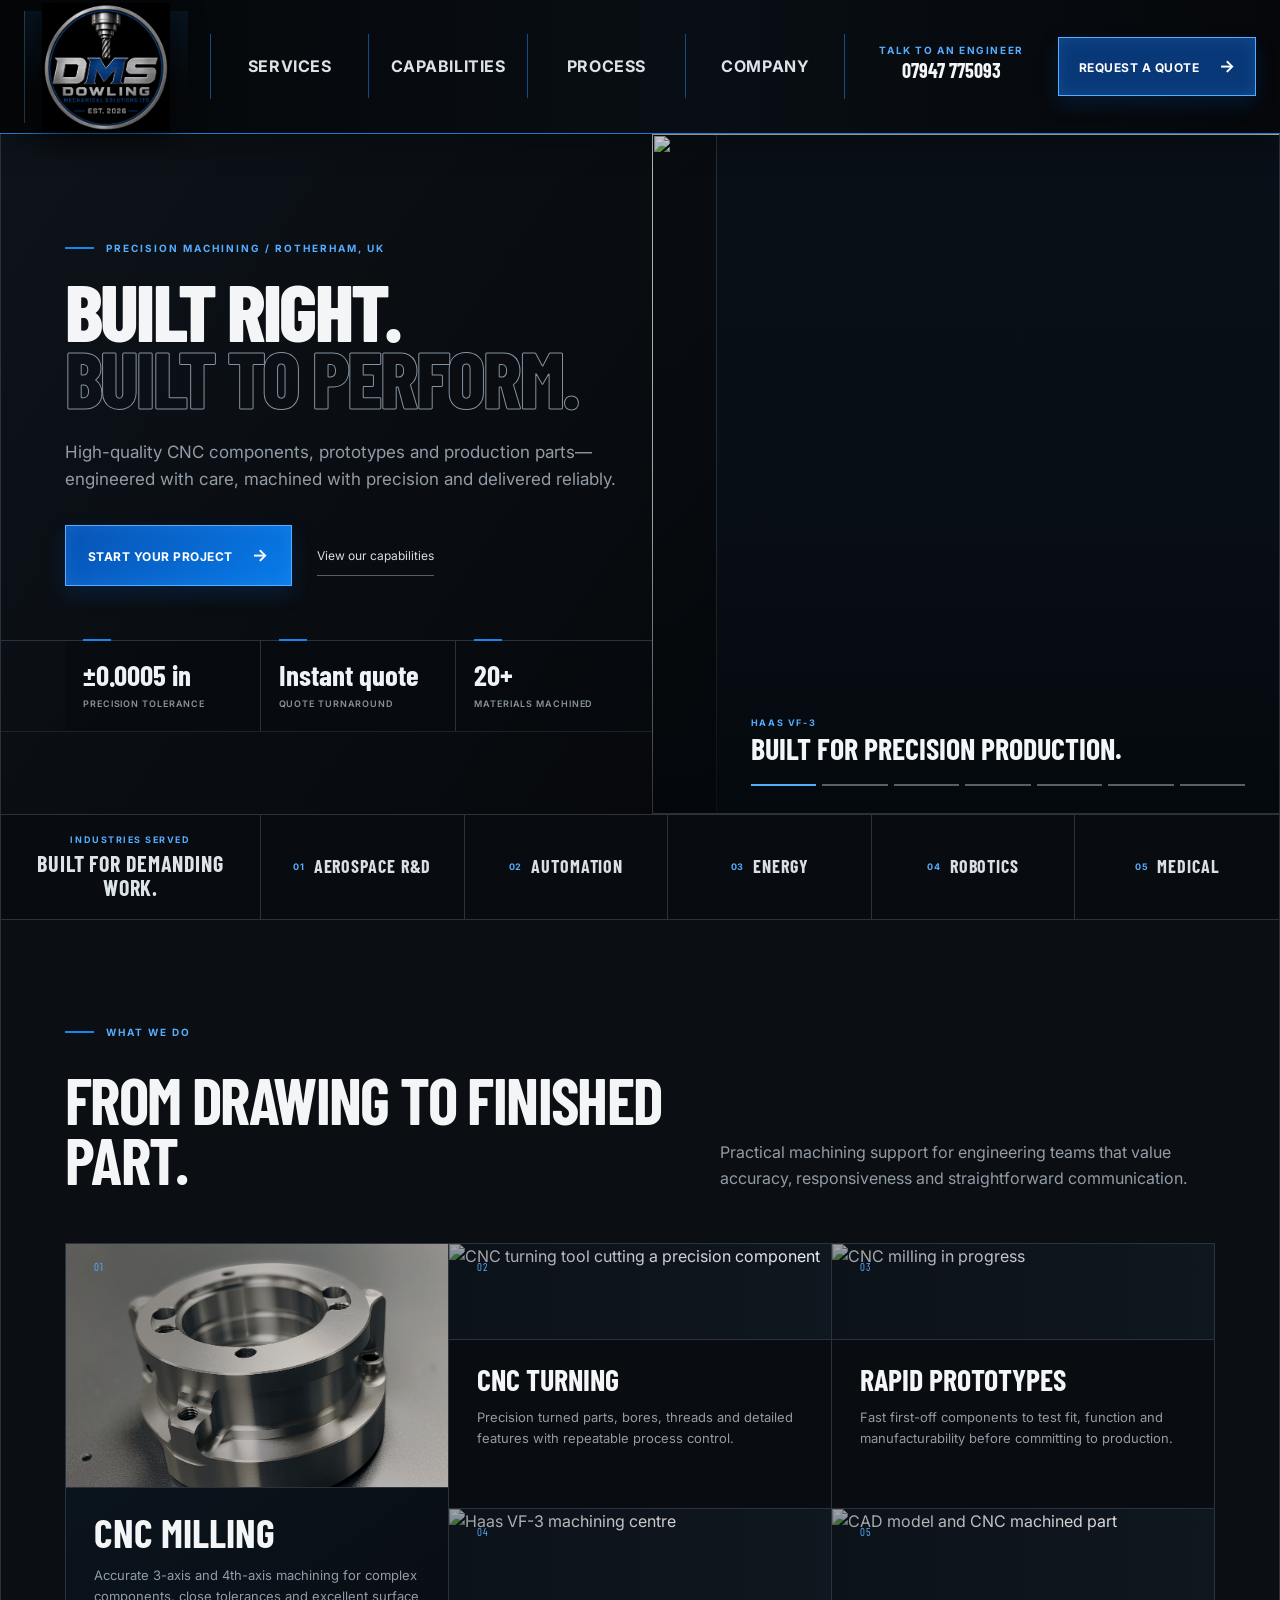
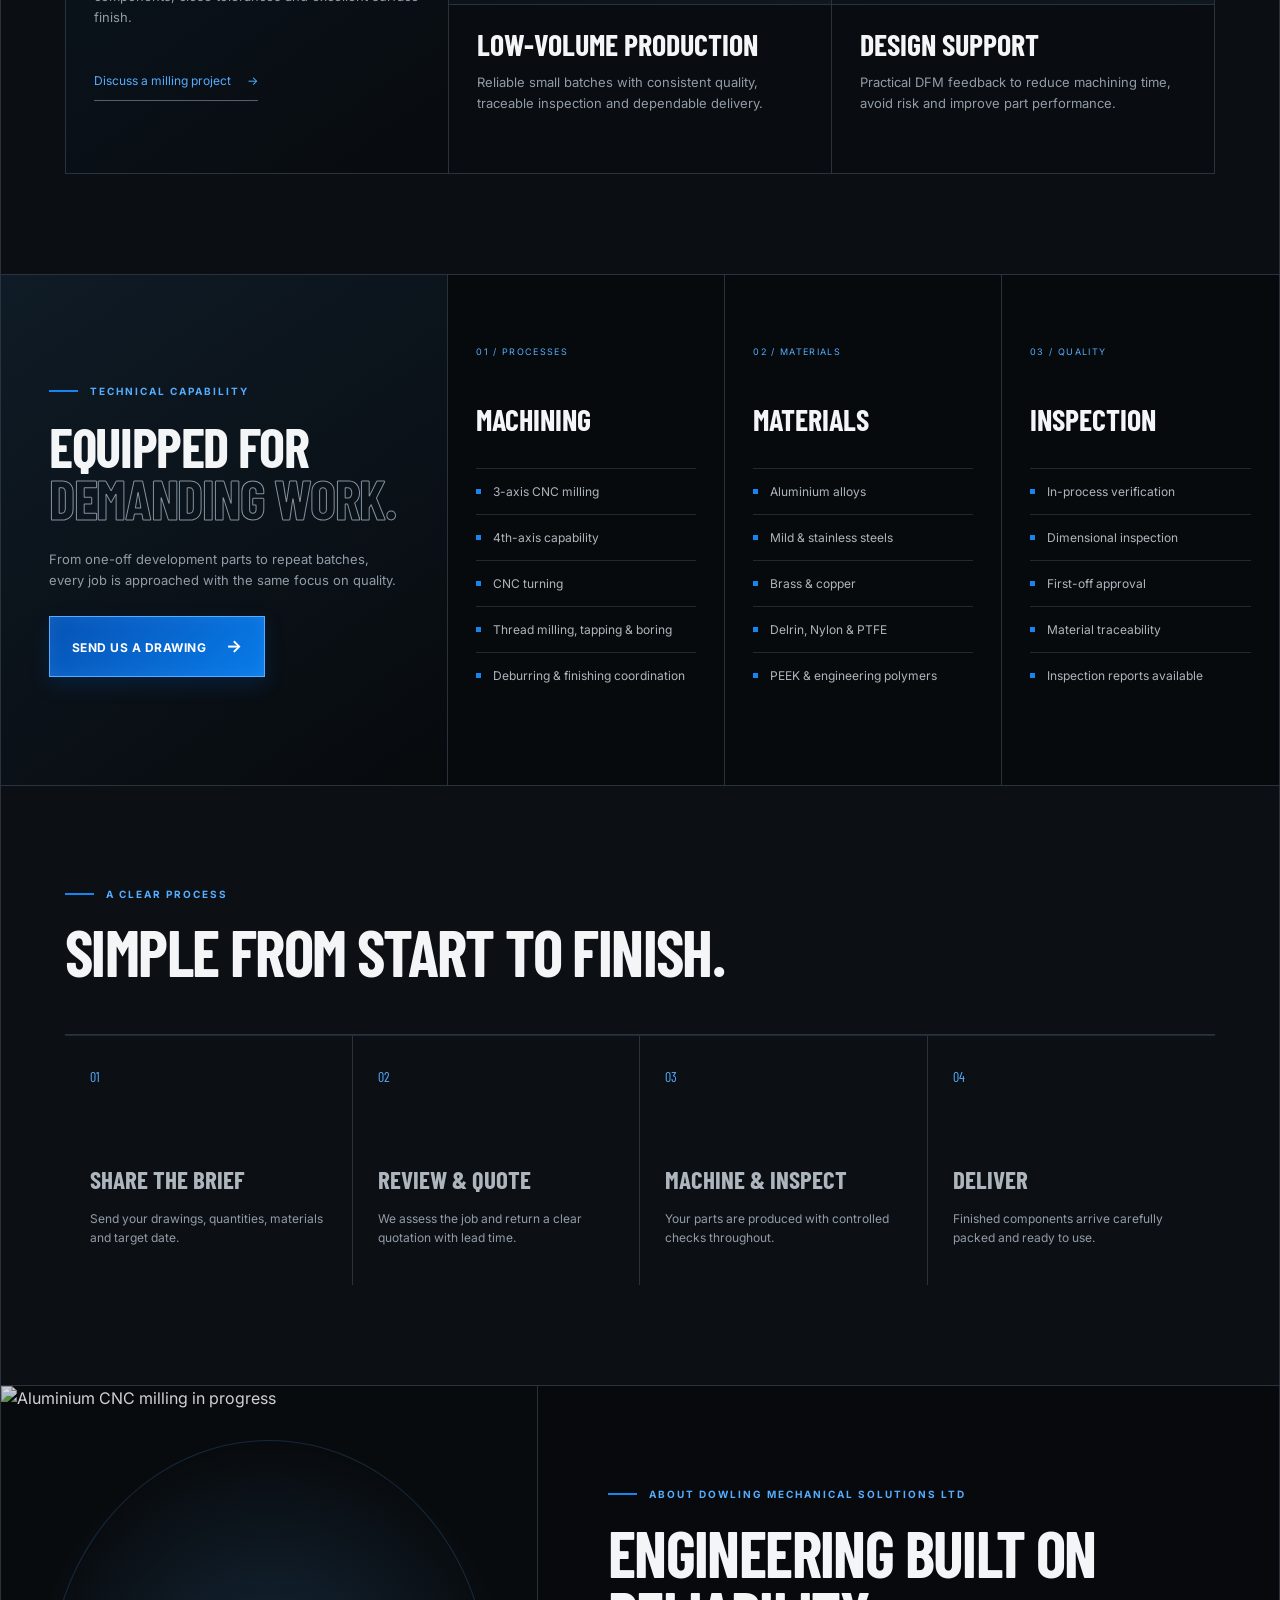
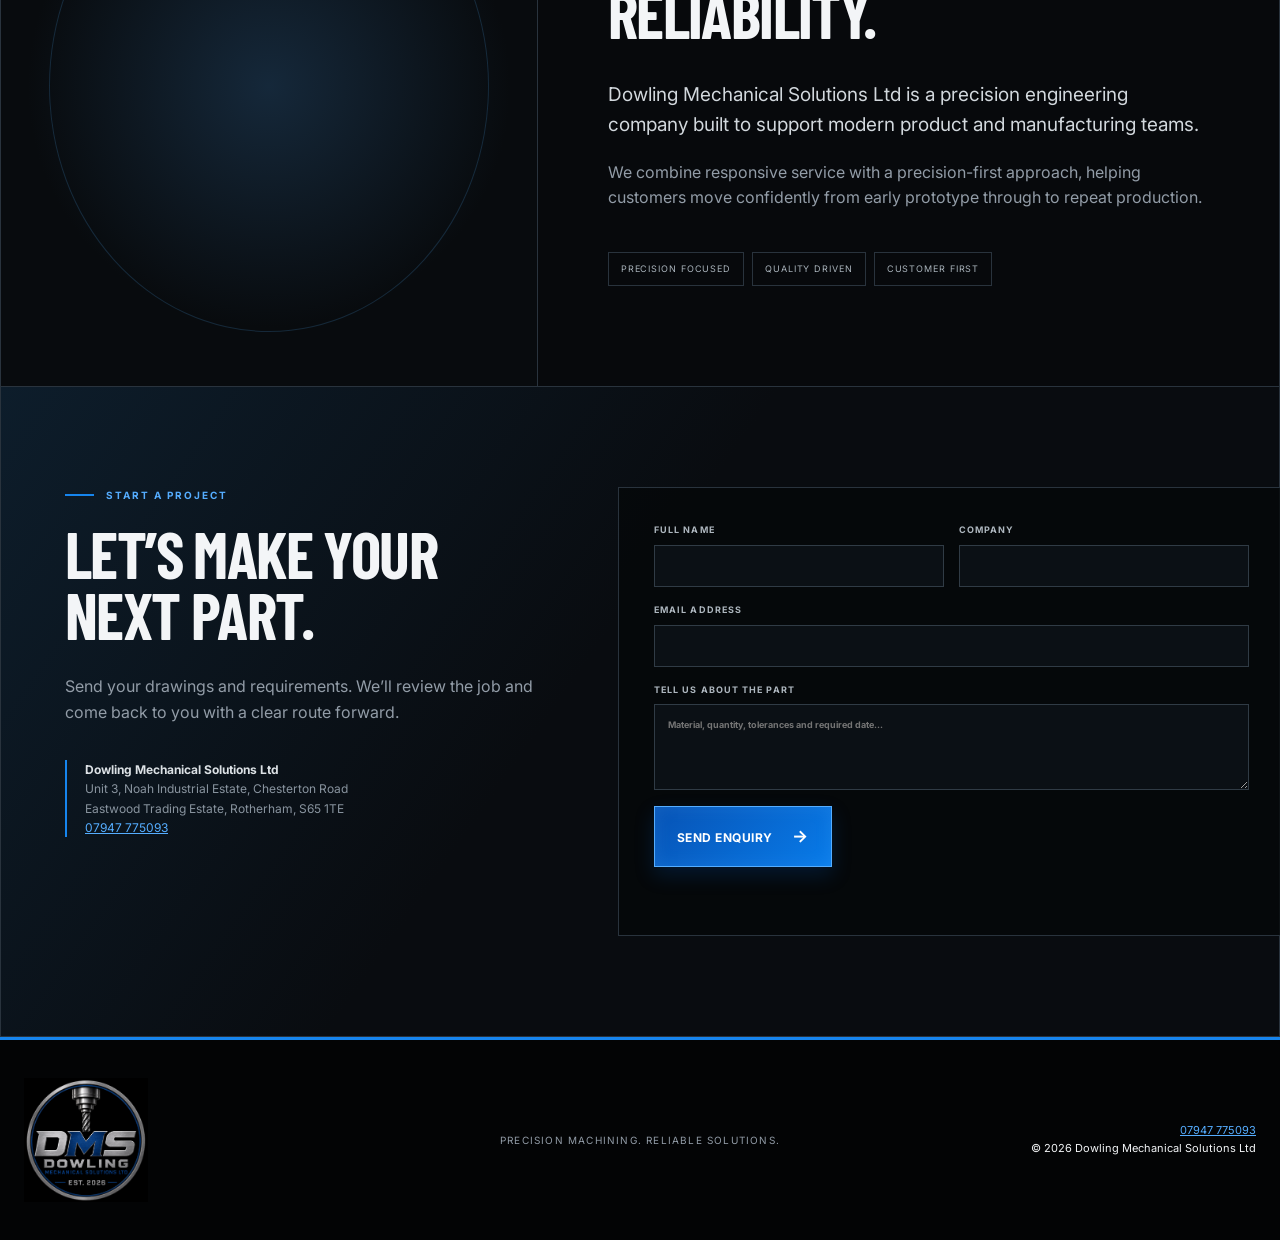
==== commit bdb3547b: "Replace about logo with CNC machining photo" ====
--- a/index.html
+++ b/index.html
@@ -127,7 +127,7 @@
     </section>
 
     <section class="about section" id="about">
-      <div class="about-mark"><img src="LOGO%20FOR%20BUSINESS%20FINAL.png?v=20260724" alt="" /></div>
+      <div class="about-mark"><img src="https://images.unsplash.com/photo-1740209475472-aa7d280f7452?q=80&w=1200&auto=format&fit=crop" alt="Aluminium CNC milling in progress" /></div>
       <div class="about-copy">
         <p class="eyebrow"><span></span> About Dowling Mechanical Solutions Ltd</p>
         <h2>Engineering built on reliability.</h2>
--- a/styles.css
+++ b/styles.css
@@ -2,7 +2,7 @@
 
 :root { --black:#050608; --panel:#0a0d11; --panel-2:#0e141b; --blue:#1685ee; --blue-light:#55adff; --white:#f3f5f7; --muted:#929ca7; --line:#29333d; --page:1280px; }
 * { box-sizing:border-box; }
-html { scroll-behavior:smooth; min-width:1280px; }
+html { scroll-behavior:smooth; }
 body { margin:0; min-width:320px; color:var(--white); background:var(--black); font-family:Inter,Arial,sans-serif; line-height:1.6; }
 body::before { position:fixed; inset:0; z-index:-1; content:""; opacity:.28; background:radial-gradient(circle at 70% 5%,#18324d 0,transparent 27%),repeating-linear-gradient(0deg,rgba(255,255,255,.018) 0 1px,transparent 1px 4px); }
 button,input,textarea { font:inherit; }
@@ -132,7 +132,7 @@
 .about { display:grid; grid-template-columns:42% 58%; padding:0; background:#07090c; }
 .about-mark { position:relative; display:grid; place-items:center; min-height:600px; overflow:hidden; border-right:1px solid var(--line); background:radial-gradient(circle,#15283a,#080b0e 60%); }
 .about-mark::after { position:absolute; inset:9%; border:1px solid rgba(63,127,183,.25); border-radius:50%; content:""; }
-.about-mark img { position:relative; z-index:2; width:100%; filter:drop-shadow(0 30px 45px #000); }
+.about-mark img { position:absolute; inset:0; z-index:2; width:100%; height:100%; object-fit:cover; object-position:center; filter:brightness(.85) saturate(.9); }
 .about-copy { display:flex; flex-direction:column; justify-content:center; padding:80px 70px; }
 .about-copy .lead { margin-top:35px; color:#d2d8dd; font-size:19px; }
 .about-copy>p { max-width:650px; }
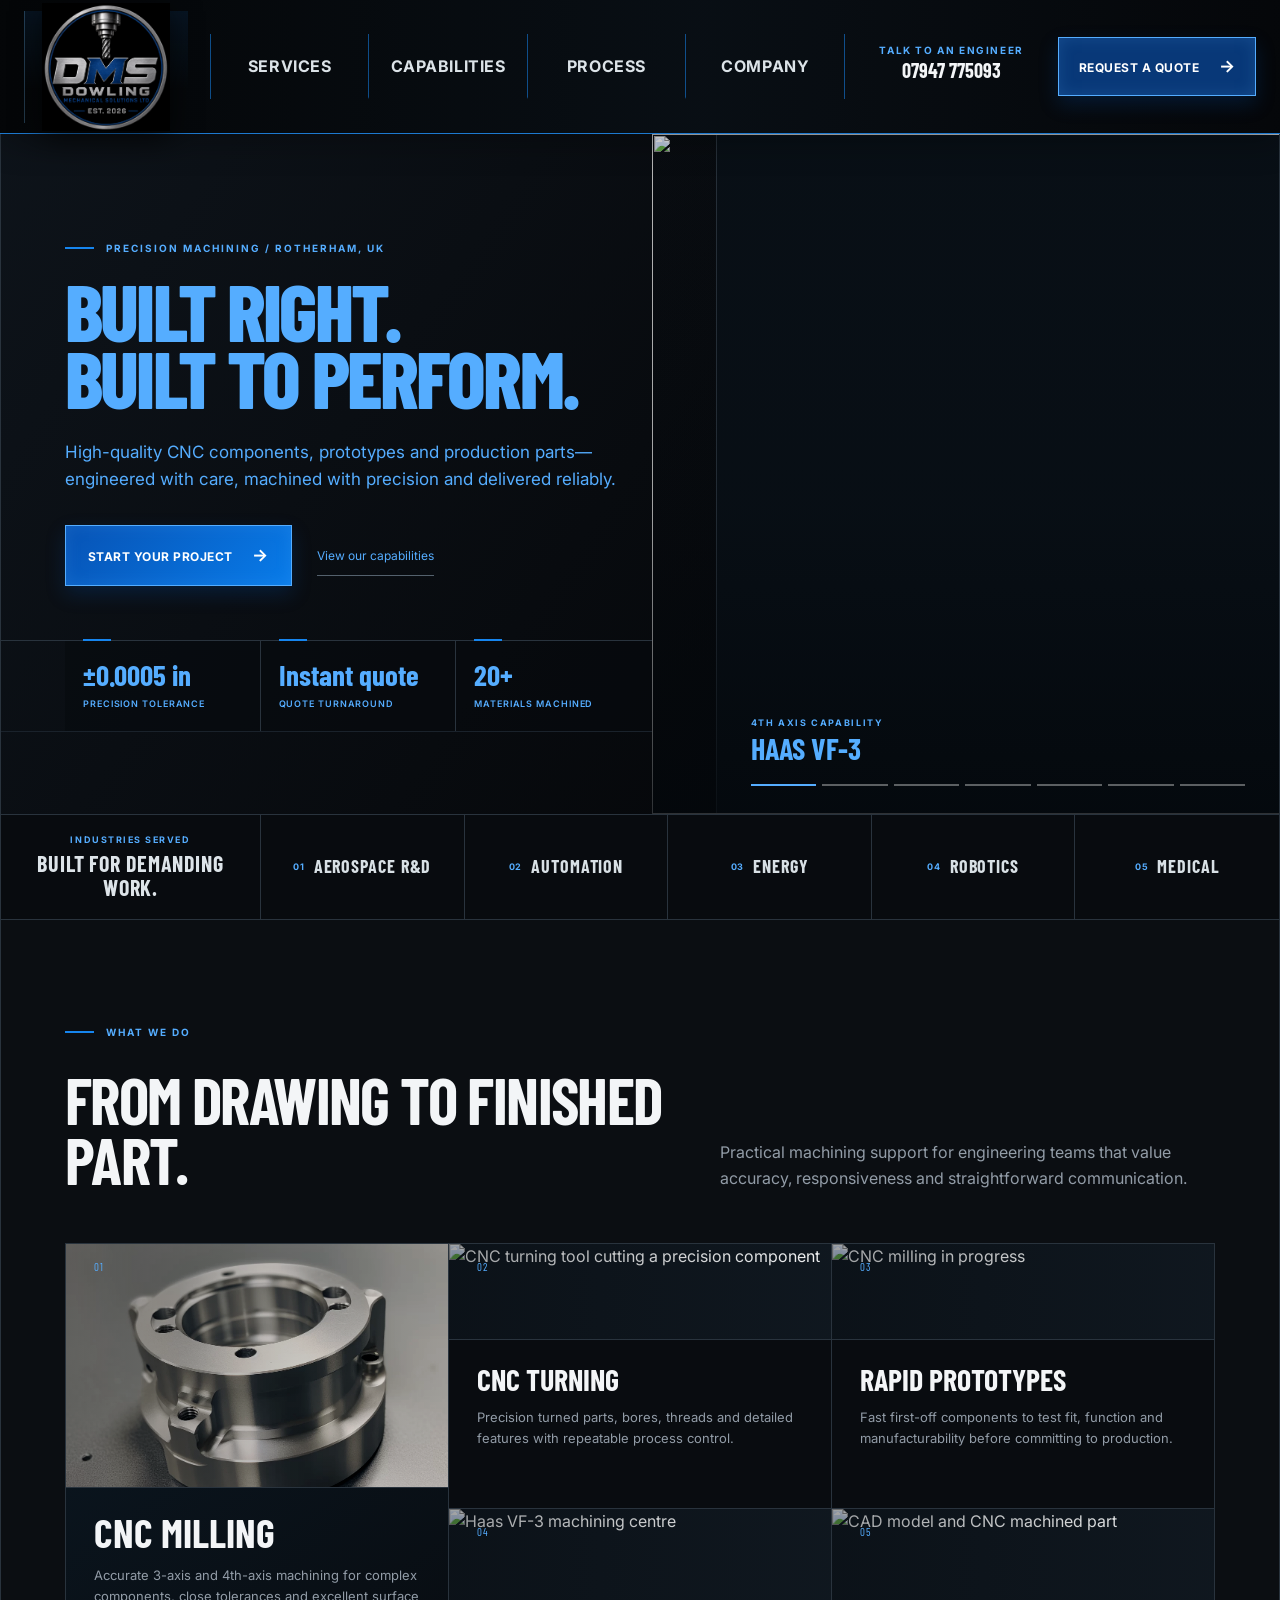
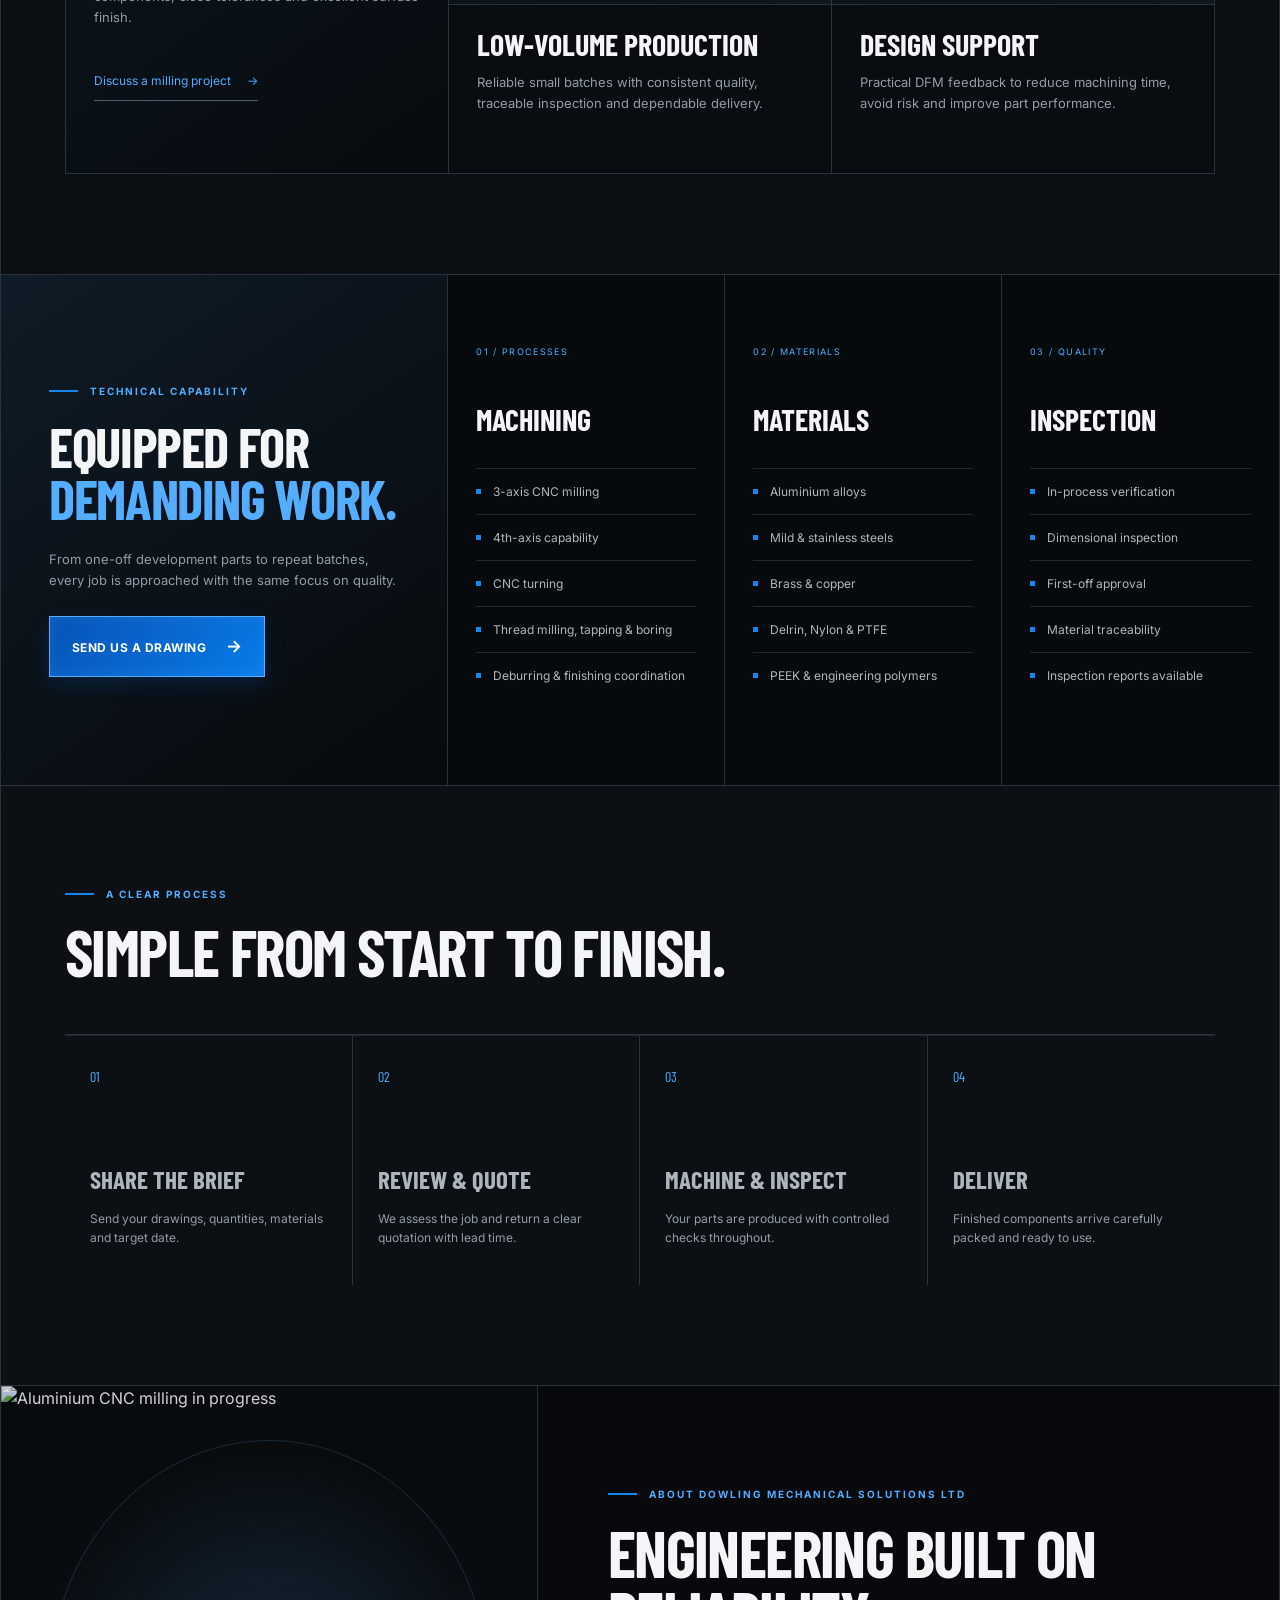
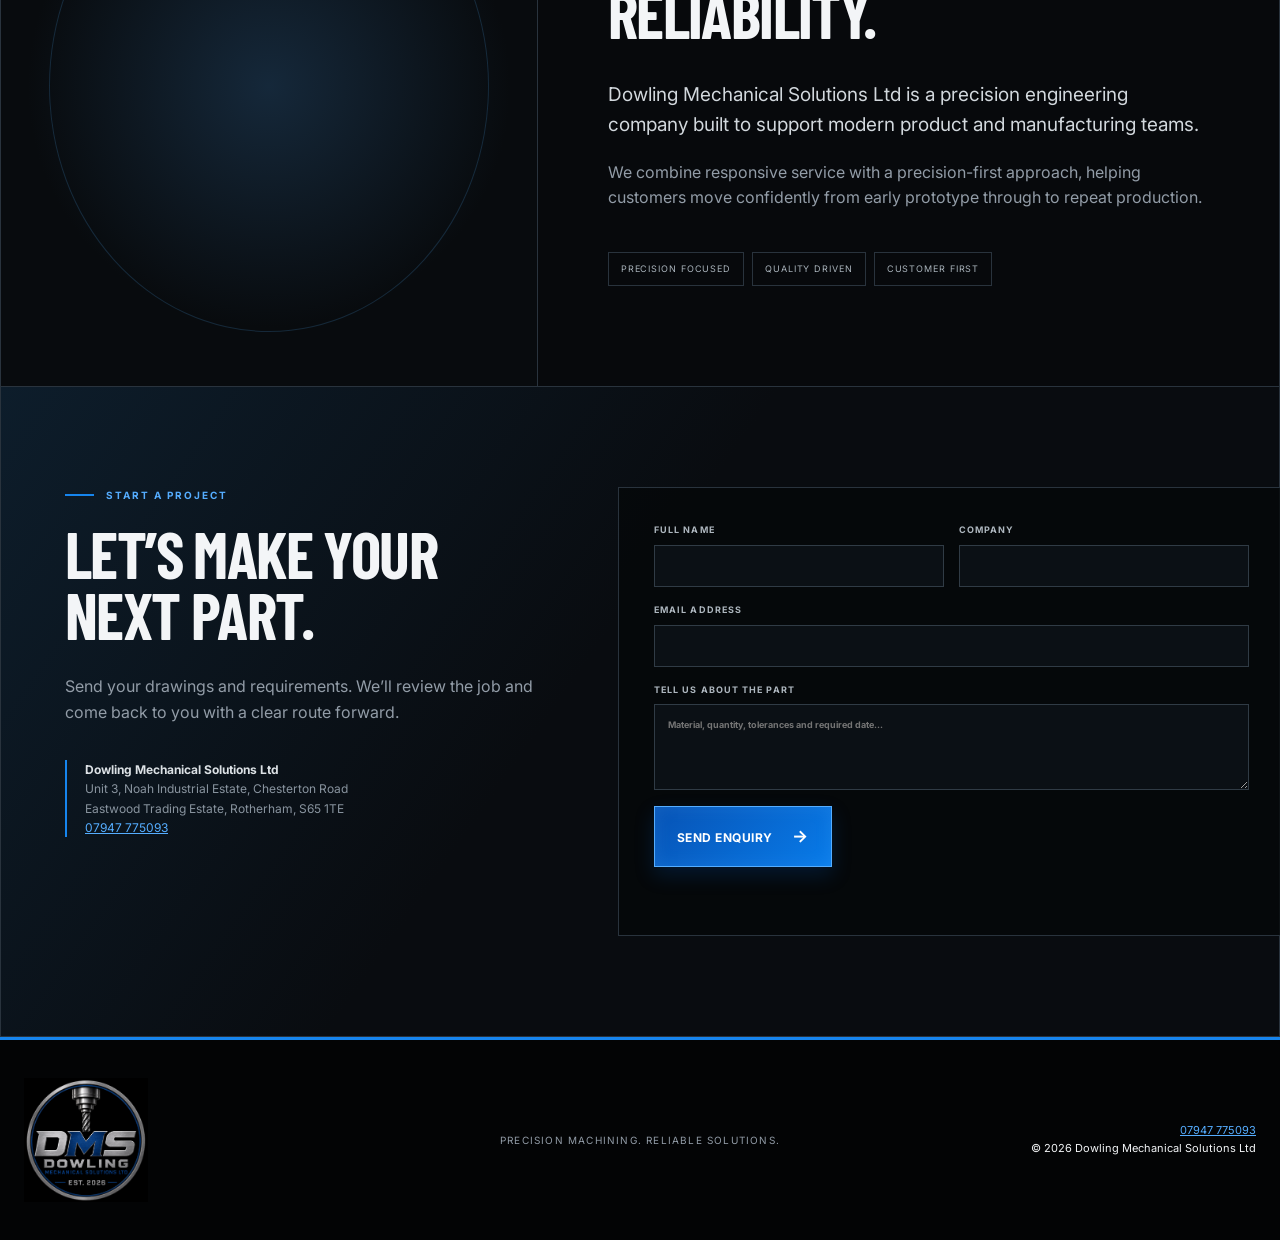
==== commit 75dba012: "Finalize website updates" ====
--- a/index.html
+++ b/index.html
@@ -48,10 +48,10 @@
         <img class="hero-machine-image" src="circular-machined-housing.png" data-label="Finished housing" data-title="Complex milled housing detail." alt="" />
         <img class="hero-machine-image" src="https://www.haascnc.com/content/dam/haascnc/machines/vertical-mills/assets/21.09_StorytellingBlade_Vertical.jpg/jcr:content/renditions/original.original/image.jpg" data-label="Milling in action" data-title="Complex milling in action." alt="" />
         <img class="hero-machine-image" src="https://www.haascnc.com/content/dam/haascnc/machines/vertical-mills/vf-series/models/medium/vf-3/gallery/haasvf3-left.jpg" data-label="Haas VF-3" data-title="Access from every angle." alt="" />
-        <img class="hero-machine-image" src="https://primefabworks.com/wp-content/uploads/2025/07/finished_cnc_milled_part.webp" data-label="Finished machined part" data-title="Precision detail, machined cleanly." alt="" />
+        <img class="hero-machine-image" src="images.jpg" data-label="4th axis capability" data-title="HAAS VF-3" alt="Machinery detail" />
         <img class="hero-machine-image" src="https://www.haascnc.com/content/dam/haascnc/machines/vertical-mills/vf-series/models/medium/vf-3/gallery/haasvf3-toolchanger.jpg" data-label="Haas VF-3" data-title="4th-axis capability." alt="" />
         <div class="hero-image-overlay"></div>
-        <div class="hero-stage-label"><span>Haas VF-3</span><strong>Built for precision production.</strong></div>
+        <div class="hero-stage-label"><span>4th axis capability</span><strong>HAAS VF-3</strong></div>
         <div class="hero-stage-progress"><span class="is-active"></span><span></span><span></span><span></span><span></span><span></span><span></span></div>
       </div>
     </section>
--- a/styles.css
+++ b/styles.css
@@ -42,27 +42,27 @@
 .address-copy .address-copy-label { width:auto; height:auto; background:transparent; }
 .address-copy:hover .address-copy-label,.address-copy:focus-visible .address-copy-label { color:#fff; }
 .address-copy:focus-visible { outline:1px solid var(--blue-light); outline-offset:6px; }
-h1 { max-width:720px; margin-bottom:28px; font-size:clamp(62px,6.3vw,96px); font-weight:800; line-height:.83; letter-spacing:-.035em; text-transform:uppercase; }
-h1 em,h2 em { color:transparent; font-style:normal; -webkit-text-stroke:1px #8493a1; }
-.hero-intro { max-width:620px; margin-bottom:32px; font-size:17px; }
+h1 { max-width:720px; margin-bottom:28px; color:var(--blue-light); font-size:clamp(62px,6.3vw,96px); font-weight:800; line-height:.83; letter-spacing:-.035em; text-transform:uppercase; }
+h1 em,h2 em { color:var(--blue-light); font-style:normal; -webkit-text-stroke:0; }
+.hero-intro { max-width:620px; margin-bottom:32px; color:var(--blue-light); font-size:17px; }
 .hero-actions { display:flex; align-items:center; gap:25px; }
 .primary { padding:16px 22px; }
-.text-link,.service-grid button { border:0; border-bottom:1px solid #54616d; padding:10px 0; color:#d9dee2; background:transparent; font-size:12px; }
+.text-link,.service-grid button { border:0; border-bottom:1px solid #54616d; padding:10px 0; color:var(--blue-light); background:transparent; font-size:12px; }
 .hero-trust { position:relative; display:grid; grid-template-columns:repeat(3,1fr); margin-top:54px; border-bottom:1px solid #1a222b; background:rgba(6,10,14,.55); }
 .hero-trust::before { position:absolute; top:0; right:0; left:-64px; height:1px; content:""; background:var(--line); }
 .hero-trust::after { position:absolute; right:0; bottom:-1px; left:-64px; height:1px; content:""; background:#1a222b; }
 .hero-trust div { position:relative; min-height:91px; padding:20px 18px 16px; border-right:1px solid var(--line); }
 .hero-trust div:last-child { border-right:0; }
 .hero-trust div::before { position:absolute; top:-1px; left:18px; width:28px; height:2px; content:""; background:var(--blue); }
-.hero-trust strong { display:block; color:#edf3f7; font-family:"Barlow Condensed"; font-size:29px; font-weight:700; line-height:1; }
-.hero-trust span { display:block; margin-top:8px; color:#87939e; font-size:9px; font-weight:600; letter-spacing:.1em; text-transform:uppercase; }
+.hero-trust strong { display:block; color:var(--blue-light); font-family:"Barlow Condensed"; font-size:29px; font-weight:700; line-height:1; }
+.hero-trust span { display:block; margin-top:8px; color:var(--blue-light); font-size:9px; font-weight:600; letter-spacing:.1em; text-transform:uppercase; }
 .hero-stage { position:relative; overflow:hidden; background:#091017; }
 .hero-machine-image { position:absolute; inset:0; width:100%; height:100%; object-fit:cover; object-position:center; opacity:0; filter:saturate(.78) contrast(1.08); transition:opacity .8s ease; }
 .hero-machine-image.is-active { opacity:1; }
 .hero-image-overlay { position:absolute; inset:0; background:linear-gradient(180deg,rgba(3,7,11,.08),rgba(3,7,11,.18) 55%,rgba(3,7,11,.78)); }
 .hero-stage-label { position:absolute; right:34px; bottom:51px; left:34px; display:flex; flex-direction:column; gap:3px; }
 .hero-stage-label span { color:var(--blue-light); font-size:9px; font-weight:700; letter-spacing:.18em; text-transform:uppercase; }
-.hero-stage-label strong { color:#f2f6f8; font-family:"Barlow Condensed"; font-size:30px; font-weight:700; line-height:1; text-transform:uppercase; }
+.hero-stage-label strong { color:var(--blue-light); font-family:"Barlow Condensed"; font-size:30px; font-weight:700; line-height:1; text-transform:uppercase; }
 .hero-stage-progress { position:absolute; right:34px; bottom:28px; left:34px; display:grid; grid-template-columns:repeat(7,1fr); gap:6px; }
 .hero-stage-progress span { height:2px; background:rgba(255,255,255,.35); transition:background .25s ease; }
 .hero-stage-progress .is-active { background:var(--blue-light); }
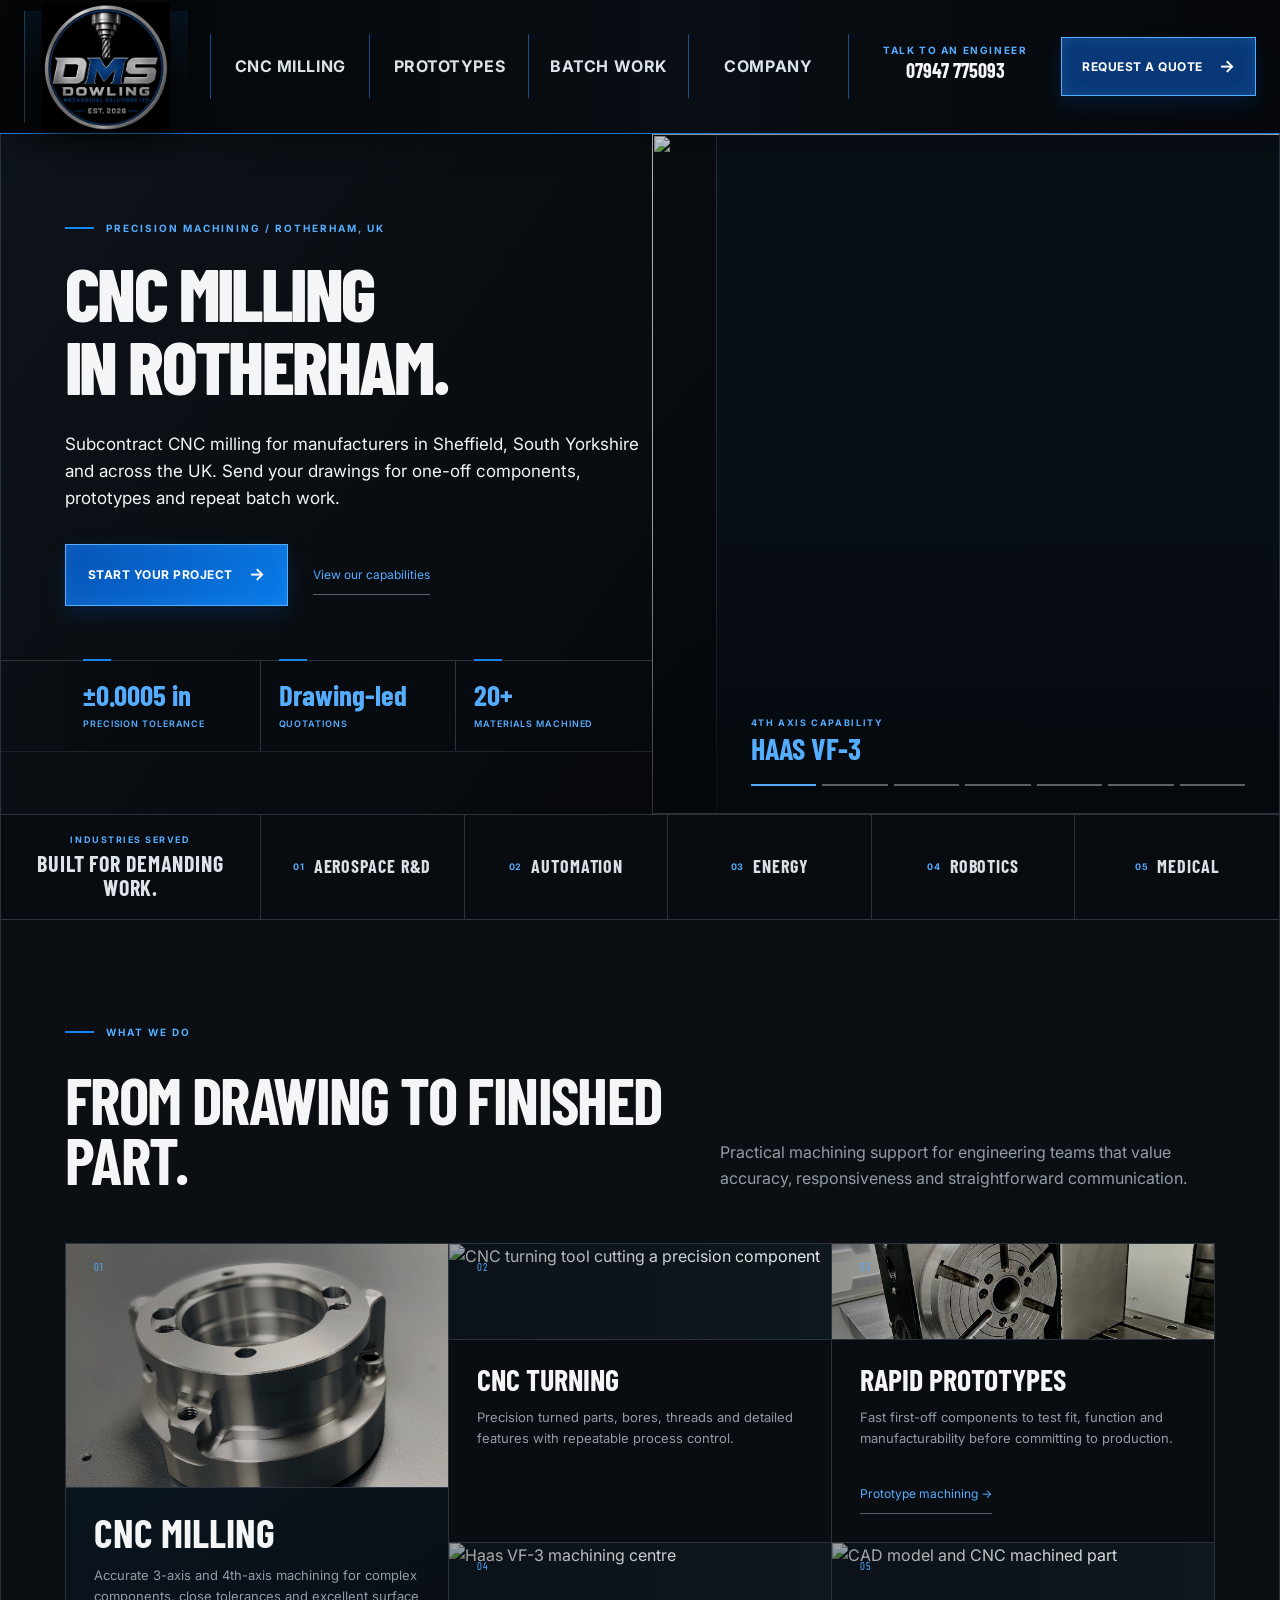
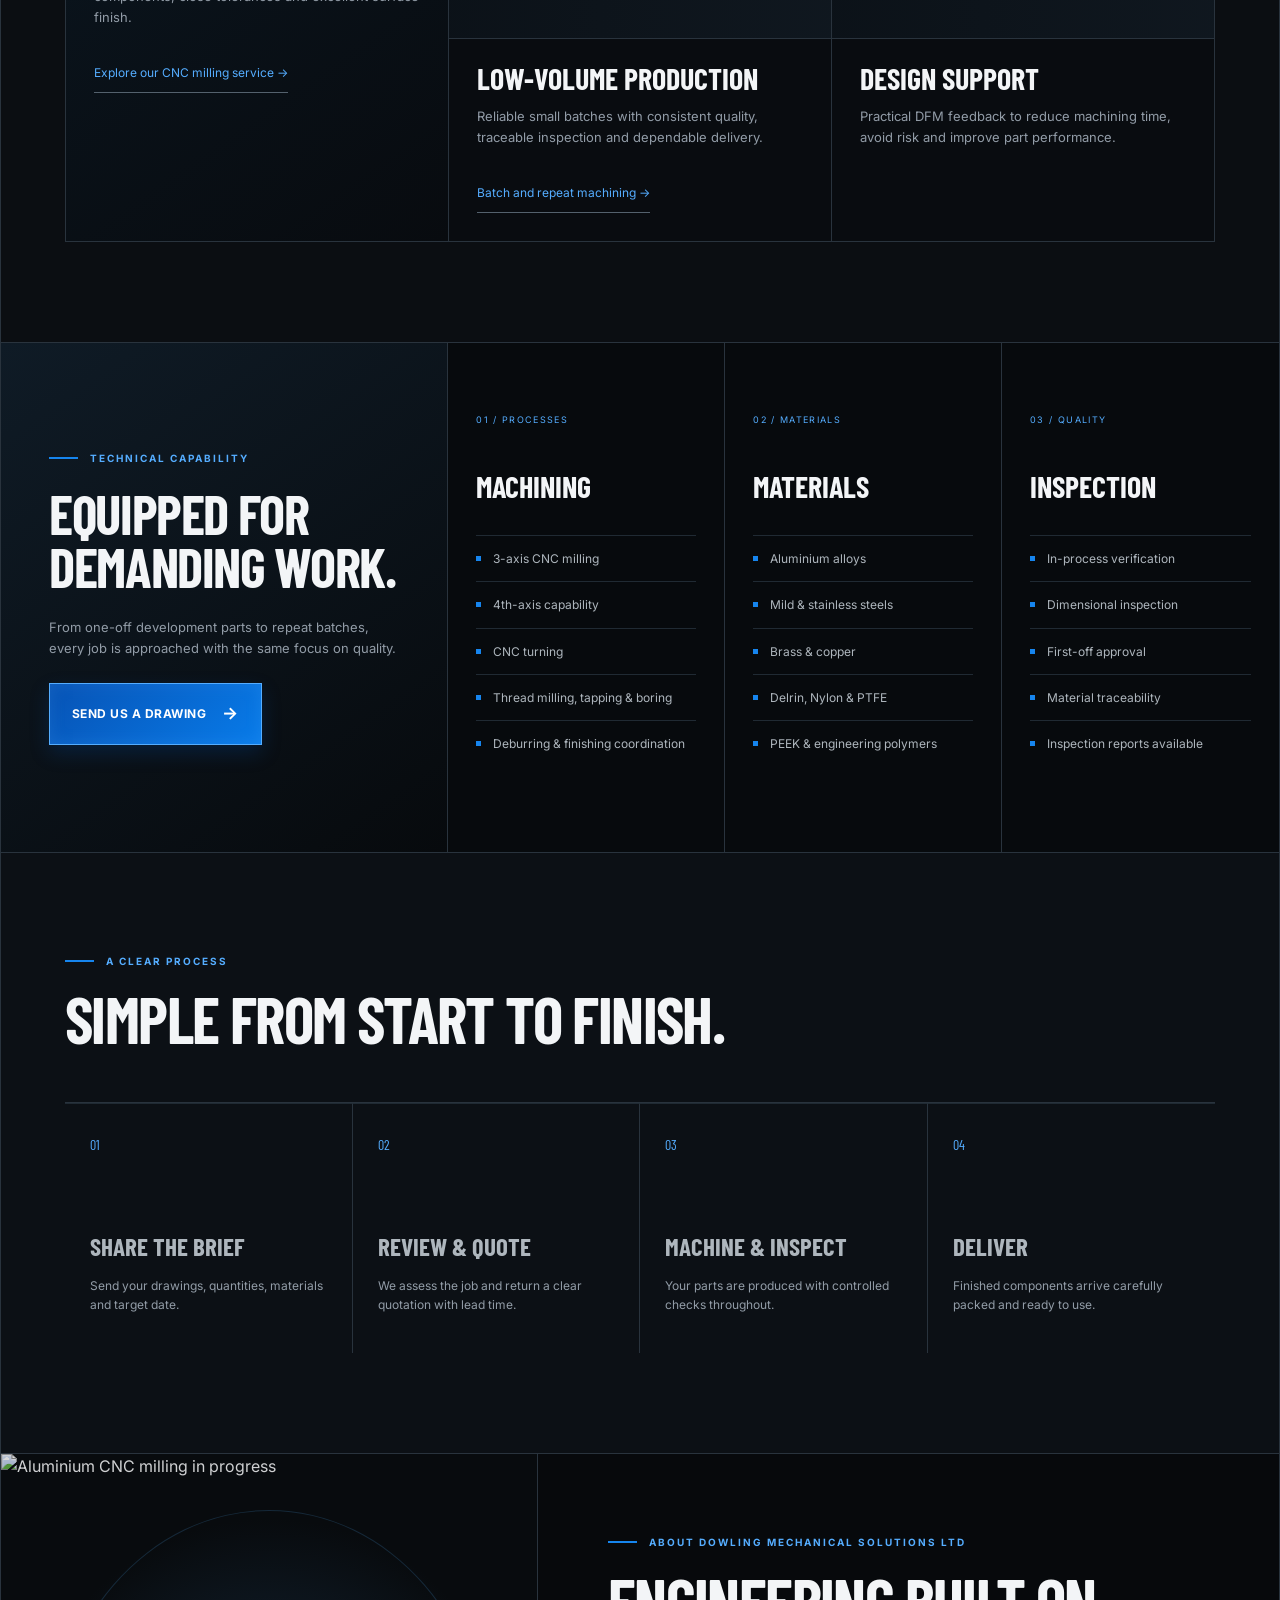
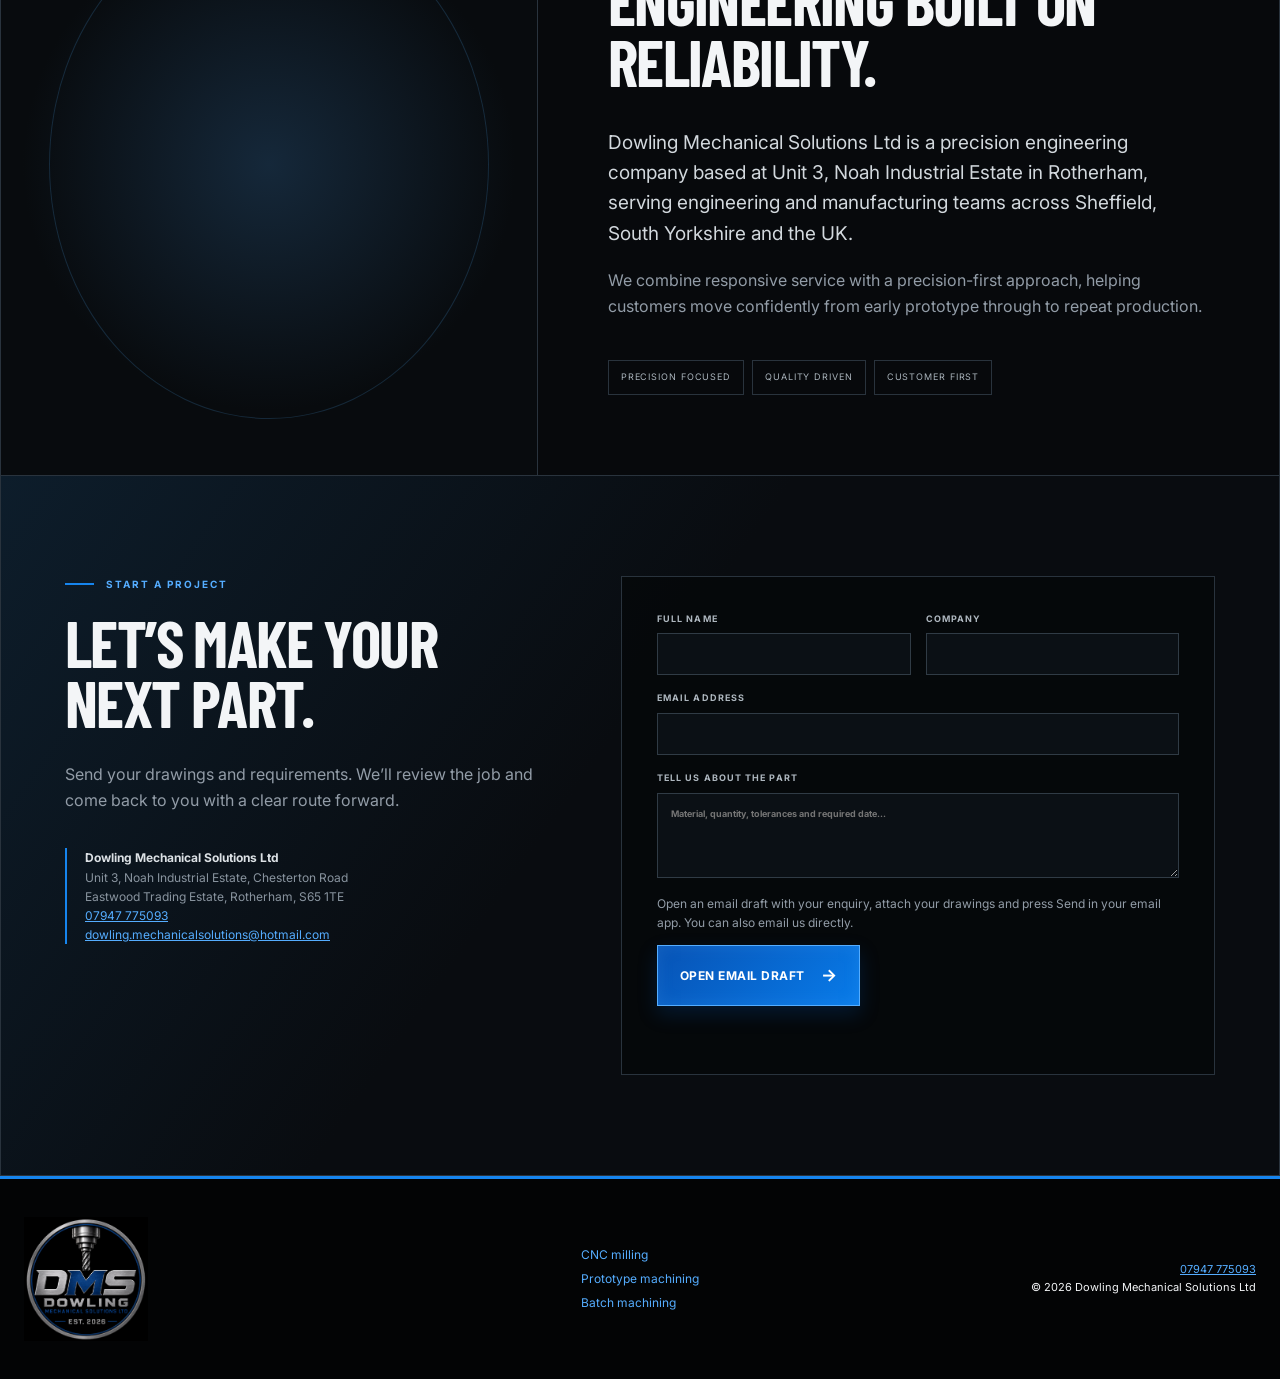
==== commit e5099d97: "Improve local CNC machining SEO and repair enquiry email flow" ====
--- a/index.html
+++ b/index.html
@@ -1,11 +1,40 @@
 <!DOCTYPE html>
-<html lang="en">
+<html lang="en-GB">
 <head>
   <meta charset="UTF-8" />
   <meta name="viewport" content="width=device-width, initial-scale=1.0" />
-  <meta name="description" content="Dowling Mechanical Solutions Ltd delivers precision CNC machining, prototypes and production parts from Rotherham, UK." />
-  <title>Dowling Mechanical Solutions Ltd | Precision Machining</title>
+  <meta name="description" content="CNC milling in Rotherham for Sheffield, South Yorkshire and UK manufacturers. One-off parts, prototypes and batch machining. Send your drawings for a quote." />
+  <title>CNC Milling Rotherham &amp; Sheffield | Dowling Mechanical Solutions</title>
   <link rel="canonical" href="https://www.dowlingmechanicalsolutions.co.uk/" />
+  <meta property="og:type" content="website" />
+  <meta property="og:locale" content="en_GB" />
+  <meta property="og:site_name" content="Dowling Mechanical Solutions Ltd" />
+  <meta property="og:title" content="CNC Milling in Rotherham | Dowling Mechanical Solutions" />
+  <meta property="og:description" content="Subcontract CNC milling, prototypes and batch machining for Sheffield, South Yorkshire and the UK." />
+  <meta property="og:url" content="https://www.dowlingmechanicalsolutions.co.uk/" />
+  <meta property="og:image" content="https://www.dowlingmechanicalsolutions.co.uk/LOGO%20FOR%20BUSINESS%20FINAL.png" />
+  <script type="application/ld+json">
+  {
+    "@context": "https://schema.org",
+    "@type": "LocalBusiness",
+    "@id": "https://www.dowlingmechanicalsolutions.co.uk/#business",
+    "name": "Dowling Mechanical Solutions Ltd",
+    "url": "https://www.dowlingmechanicalsolutions.co.uk/",
+    "telephone": "+447947775093",
+    "email": "dowling.mechanicalsolutions@hotmail.com",
+    "image": "https://www.dowlingmechanicalsolutions.co.uk/LOGO%20FOR%20BUSINESS%20FINAL.png",
+    "description": "Subcontract CNC milling, prototype machining and batch production from Rotherham, South Yorkshire.",
+    "address": {
+      "@type": "PostalAddress",
+      "streetAddress": "Unit 3, Noah Industrial Estate, Chesterton Road, Eastwood Trading Estate",
+      "addressLocality": "Rotherham",
+      "addressRegion": "South Yorkshire",
+      "postalCode": "S65 1TE",
+      "addressCountry": "GB"
+    },
+    "areaServed": ["Rotherham", "Sheffield", "South Yorkshire", "United Kingdom"]
+  }
+  </script>
   <link rel="stylesheet" href="styles.css" />
 </head>
 <body>
@@ -13,12 +42,12 @@
     <a class="brand" href="#hero" aria-label="Dowling Mechanical Solutions Ltd home">
       <img src="LOGO%20FOR%20BUSINESS%20FINAL.png?v=20260724" alt="Dowling Mechanical Solutions Ltd" />
     </a>
-    <button class="menu-toggle" aria-label="Toggle navigation" aria-expanded="false">Menu</button>
-    <nav class="site-nav" aria-label="Primary navigation">
-      <button data-target="services">Services</button>
-      <button data-target="capabilities">Capabilities</button>
-      <button data-target="process">Process</button>
-      <button data-target="about">Company</button>
+    <button class="menu-toggle" aria-label="Toggle navigation" aria-controls="primary-navigation" aria-expanded="false">Menu</button>
+    <nav class="site-nav" id="primary-navigation" aria-label="Primary navigation">
+      <a href="/cnc-milling/">CNC milling</a>
+      <a href="/prototype-machining/">Prototypes</a>
+      <a href="/batch-machining/">Batch work</a>
+      <a href="#about">Company</a>
     </nav>
     <div class="header-actions">
       <a class="phone" href="tel:+447947775093"><small>Talk to an engineer</small>07947 775093</a>
@@ -30,15 +59,15 @@
     <section class="hero" id="hero">
       <div class="hero-copy">
         <button class="eyebrow address-copy" type="button" data-address="Dowling Mechanical Solutions Ltd, Unit 3, Noah Industrial Estate, Chesterton Road, Eastwood Trading Estate, Rotherham, S65 1TE" aria-label="Copy Dowling Mechanical Solutions Ltd company address"><span></span><span class="address-copy-label">Precision machining / Rotherham, UK</span></button>
-        <h1>Built right.<br /><em>Built to perform.</em></h1>
-        <p class="hero-intro">High-quality CNC components, prototypes and production parts—engineered with care, machined with precision and delivered reliably.</p>
+        <h1>CNC milling<br /><em>in Rotherham.</em></h1>
+        <p class="hero-intro">Subcontract CNC milling for manufacturers in Sheffield, South Yorkshire and across the UK. Send your drawings for one-off components, prototypes and repeat batch work.</p>
         <div class="hero-actions">
           <button class="primary" data-target="contact">Start your project <span>&rarr;</span></button>
           <button class="text-link" data-target="capabilities">View our capabilities</button>
         </div>
         <div class="hero-trust">
           <div><strong>&plusmn;0.0005 in</strong><span>Precision tolerance</span></div>
-          <div><strong>Instant quote</strong><span>Quote turnaround</span></div>
+          <div><strong>Drawing-led</strong><span>Quotations</span></div>
           <div><strong>20+</strong><span>Materials machined</span></div>
         </div>
       </div>
@@ -46,7 +75,7 @@
         <img class="hero-machine-image is-active" src="https://www.haascnc.com/content/dam/haascnc/machines/vertical-mills/vf-series/models/medium/vf-3/gallery/haasvf3-hero.jpg" data-label="Haas VF-3" data-title="Built for precision production." alt="" />
         <img class="hero-machine-image" src="https://www.haascnc.com/content/dam/haascnc/machines/vertical-mills/vf-series/models/medium/vf-3/gallery/haasvf3-spindle.jpg" data-label="Haas VF-3" data-title="Precision in every pass." alt="" />
         <img class="hero-machine-image" src="circular-machined-housing.png" data-label="Finished housing" data-title="Complex milled housing detail." alt="" />
-        <img class="hero-machine-image" src="https://www.haascnc.com/content/dam/haascnc/machines/vertical-mills/assets/21.09_StorytellingBlade_Vertical.jpg/jcr:content/renditions/original.original/image.jpg" data-label="Milling in action" data-title="Complex milling in action." alt="" />
+        <img class="hero-machine-image" src="images.jpg" data-label="Indexed machining" data-title="Multi-face milling capability." alt="" />
         <img class="hero-machine-image" src="https://www.haascnc.com/content/dam/haascnc/machines/vertical-mills/vf-series/models/medium/vf-3/gallery/haasvf3-left.jpg" data-label="Haas VF-3" data-title="Access from every angle." alt="" />
         <img class="hero-machine-image" src="images.jpg" data-label="4th axis capability" data-title="HAAS VF-3" alt="Machinery detail" />
         <img class="hero-machine-image" src="https://www.haascnc.com/content/dam/haascnc/machines/vertical-mills/vf-series/models/medium/vf-3/gallery/haasvf3-toolchanger.jpg" data-label="Haas VF-3" data-title="4th-axis capability." alt="" />
@@ -75,15 +104,15 @@
       </div>
       <div class="service-grid">
         <article class="service-feature">
-          <div class="service-media"><img src="circular-machined-housing.png" alt="Finished CNC milled housing" /><span class="number">01</span></div>
+          <div class="service-media"><img loading="lazy" decoding="async" src="circular-machined-housing.png" alt="Finished CNC milled housing" /><span class="number">01</span></div>
           <h3>CNC milling</h3>
           <p>Accurate 3-axis and 4th-axis machining for complex components, close tolerances and excellent surface finish.</p>
-          <button data-target="contact">Discuss a milling project <span>&rarr;</span></button>
+          <a class="text-link" href="/cnc-milling/">Explore our CNC milling service <span>&rarr;</span></a>
         </article>
-        <article><div class="service-media"><img src="https://upload.wikimedia.org/wikipedia/commons/9/90/SchlichtenDrehen.jpg" alt="CNC turning tool cutting a precision component" /><span class="number">02</span></div><h3>CNC turning</h3><p>Precision turned parts, bores, threads and detailed features with repeatable process control.</p></article>
-        <article><div class="service-media"><img src="https://www.haascnc.com/content/dam/haascnc/machines/vertical-mills/assets/21.09_StorytellingBlade_Vertical.jpg/jcr:content/renditions/original.original/image.jpg" alt="CNC milling in progress" /><span class="number">03</span></div><h3>Rapid prototypes</h3><p>Fast first-off components to test fit, function and manufacturability before committing to production.</p></article>
-        <article><div class="service-media"><img src="https://www.haascnc.com/content/dam/haascnc/machines/vertical-mills/vf-series/models/medium/vf-3/gallery/haasvf3-left.jpg" alt="Haas VF-3 machining centre" /><span class="number">04</span></div><h3>Low-volume production</h3><p>Reliable small batches with consistent quality, traceable inspection and dependable delivery.</p></article>
-        <article><div class="service-media"><img src="https://upload.wikimedia.org/wikipedia/commons/3/31/CAD_model_and_CNC_machined_part.PNG" alt="CAD model and CNC machined part" style="object-position:center 80%;" /><span class="number">05</span></div><h3>Design support</h3><p>Practical DFM feedback to reduce machining time, avoid risk and improve part performance.</p></article>
+        <article><div class="service-media"><img loading="lazy" decoding="async" src="https://upload.wikimedia.org/wikipedia/commons/9/90/SchlichtenDrehen.jpg" alt="CNC turning tool cutting a precision component" /><span class="number">02</span></div><h3>CNC turning</h3><p>Precision turned parts, bores, threads and detailed features with repeatable process control.</p></article>
+        <article><div class="service-media"><img loading="lazy" decoding="async" src="images.jpg" alt="Rotary table for indexed CNC machining" width="640" height="480" /><span class="number">03</span></div><h3>Rapid prototypes</h3><p>Fast first-off components to test fit, function and manufacturability before committing to production.</p><a class="text-link" href="/prototype-machining/">Prototype machining <span>&rarr;</span></a></article>
+        <article><div class="service-media"><img loading="lazy" decoding="async" src="https://www.haascnc.com/content/dam/haascnc/machines/vertical-mills/vf-series/models/medium/vf-3/gallery/haasvf3-left.jpg" alt="Haas VF-3 machining centre" /><span class="number">04</span></div><h3>Low-volume production</h3><p>Reliable small batches with consistent quality, traceable inspection and dependable delivery.</p><a class="text-link" href="/batch-machining/">Batch and repeat machining <span>&rarr;</span></a></article>
+        <article><div class="service-media"><img loading="lazy" decoding="async" src="https://upload.wikimedia.org/wikipedia/commons/3/31/CAD_model_and_CNC_machined_part.PNG" alt="CAD model and CNC machined part" style="object-position:center 80%;" /><span class="number">05</span></div><h3>Design support</h3><p>Practical DFM feedback to reduce machining time, avoid risk and improve part performance.</p></article>
       </div>
     </section>
 
@@ -127,11 +156,11 @@
     </section>
 
     <section class="about section" id="about">
-      <div class="about-mark"><img src="https://images.unsplash.com/photo-1740209475472-aa7d280f7452?q=80&w=1200&auto=format&fit=crop" alt="Aluminium CNC milling in progress" /></div>
+      <div class="about-mark"><img loading="lazy" decoding="async" src="https://images.unsplash.com/photo-1740209475472-aa7d280f7452?q=80&w=1200&auto=format&fit=crop" alt="Aluminium CNC milling in progress" /></div>
       <div class="about-copy">
         <p class="eyebrow"><span></span> About Dowling Mechanical Solutions Ltd</p>
         <h2>Engineering built on reliability.</h2>
-        <p class="lead">Dowling Mechanical Solutions Ltd is a precision engineering company built to support modern product and manufacturing teams.</p>
+        <p class="lead">Dowling Mechanical Solutions Ltd is a precision engineering company based at Unit 3, Noah Industrial Estate in Rotherham, serving engineering and manufacturing teams across Sheffield, South Yorkshire and the UK.</p>
         <p>We combine responsive service with a precision-first approach, helping customers move confidently from early prototype through to repeat production.</p>
         <div class="about-values"><span>Precision focused</span><span>Quality driven</span><span>Customer first</span></div>
       </div>
@@ -142,13 +171,15 @@
         <p class="eyebrow"><span></span> Start a project</p>
         <h2>Let’s make your next part.</h2>
         <p>Send your drawings and requirements. We’ll review the job and come back to you with a clear route forward.</p>
-        <address><strong>Dowling Mechanical Solutions Ltd</strong><br />Unit 3, Noah Industrial Estate, Chesterton Road<br />Eastwood Trading Estate, Rotherham, S65 1TE<br /><a href="tel:+447947775093">07947 775093</a></address>
+        <address><strong>Dowling Mechanical Solutions Ltd</strong><br />Unit 3, Noah Industrial Estate, Chesterton Road<br />Eastwood Trading Estate, Rotherham, S65 1TE<br /><a href="tel:+447947775093">07947 775093</a><br /><a href="mailto:dowling.mechanicalsolutions@hotmail.com">dowling.mechanicalsolutions@hotmail.com</a></address>
       </div>
-      <form id="quote-form" novalidate>
+      <form id="quote-form" action="mailto:dowling.mechanicalsolutions@hotmail.com" method="post" enctype="text/plain">
         <div class="field-row"><label>Full name<input type="text" name="name" required /></label><label>Company<input type="text" name="company" required /></label></div>
         <label>Email address<input type="email" name="email" required /></label>
         <label>Tell us about the part<textarea name="details" rows="4" required placeholder="Material, quantity, tolerances and required date..."></textarea></label>
-        <button class="primary" type="submit">Send enquiry <span>&rarr;</span></button>
+        <p class="form-note">Open an email draft with your enquiry, attach your drawings and press Send in your email app. You can also email us directly.</p>
+        <button class="primary" type="submit">Open email draft <span>&rarr;</span></button>
+        <a id="quote-email-draft" class="email-draft-link" hidden>Open your prepared enquiry email</a>
         <p class="form-status" role="status" aria-live="polite"></p>
       </form>
     </section>
@@ -156,7 +187,7 @@
 
   <footer class="site-footer">
     <a class="footer-brand" href="#hero"><img src="LOGO%20FOR%20BUSINESS%20FINAL.png?v=20260724" alt="Dowling Mechanical Solutions Ltd" /></a>
-    <p>Precision machining. Reliable solutions.</p>
+    <nav class="footer-services" aria-label="Machining services"><a href="/cnc-milling/">CNC milling</a><a href="/prototype-machining/">Prototype machining</a><a href="/batch-machining/">Batch machining</a></nav>
     <div><a href="tel:+447947775093">07947 775093</a><span>&copy; 2026 Dowling Mechanical Solutions Ltd</span></div>
   </footer>
   <script src="script.js"></script>
--- a/styles.css
+++ b/styles.css
@@ -42,9 +42,9 @@
 .address-copy .address-copy-label { width:auto; height:auto; background:transparent; }
 .address-copy:hover .address-copy-label,.address-copy:focus-visible .address-copy-label { color:#fff; }
 .address-copy:focus-visible { outline:1px solid var(--blue-light); outline-offset:6px; }
-h1 { max-width:720px; margin-bottom:28px; color:var(--blue-light); font-size:clamp(62px,6.3vw,96px); font-weight:800; line-height:.83; letter-spacing:-.035em; text-transform:uppercase; }
-h1 em,h2 em { color:var(--blue-light); font-style:normal; -webkit-text-stroke:0; }
-.hero-intro { max-width:620px; margin-bottom:32px; color:var(--blue-light); font-size:17px; }
+h1 { max-width:720px; margin-bottom:28px; color:var(--white); font-size:clamp(62px,6.3vw,96px); font-weight:800; line-height:.83; letter-spacing:-.035em; text-transform:uppercase; }
+h1 em,h2 em { color:var(--white); font-style:normal; -webkit-text-stroke:0; }
+.hero-intro { max-width:620px; margin-bottom:32px; color:var(--white); font-size:17px; }
 .hero-actions { display:flex; align-items:center; gap:25px; }
 .primary { padding:16px 22px; }
 .text-link,.service-grid button { border:0; border-bottom:1px solid #54616d; padding:10px 0; color:var(--blue-light); background:transparent; font-size:12px; }
@@ -166,3 +166,61 @@
 }
 @media(max-width:430px){.brand-copy{display:none}.hero-actions{align-items:stretch;flex-direction:column}.hero-trust{grid-template-columns:1fr}.hero-trust div{padding-bottom:12px}.process-grid{grid-template-columns:1fr}.machine-part{width:230px}}
 
+/* Service pages share the existing colours, typography and navigation. */
+a { overflow-wrap:anywhere; }
+a:focus-visible,button:focus-visible { outline:2px solid var(--blue-light); outline-offset:5px; }
+.primary,.quote-button { display:inline-flex; align-items:center; justify-content:center; text-decoration:none; }
+.site-nav a { display:block; border:0; border-bottom:2px solid transparent; padding:20px 8px 18px; color:#dce3e8; font-size:16px; font-weight:700; letter-spacing:.035em; line-height:1.6; text-align:center; text-decoration:none; text-transform:uppercase; transition:color .2s ease,border-color .2s ease; }
+.site-nav a:not(:last-child) { border-right:1px solid rgba(22,133,238,.55); }
+.site-nav a:hover,.site-nav a[aria-current="page"] { border-bottom-color:var(--blue); color:#fff; }
+.hero h1 { font-size:clamp(42px,5.8vw,84px); line-height:.98; }
+.contact { grid-template-columns:minmax(0,.9fr) minmax(0,1.1fr); }
+section[id] { scroll-margin-top:150px; }
+.service-grid a.text-link { display:inline-block; margin-top:12px; text-decoration:none; }
+.form-note { font-size:12px; }
+.email-draft-link { display:block; margin-top:18px; color:var(--blue-light); font-size:13px; }
+.email-draft-link[hidden] { display:none; }
+.footer-services { display:flex; flex-direction:column; gap:5px; font-size:12px; }
+.footer-services a { text-decoration:none; }
+.footer-services a:hover { text-decoration:underline; }
+.service-page .section { padding-top:72px; padding-bottom:72px; }
+.service-page-hero { background:linear-gradient(125deg,#0d1d2b,#090c10 70%); }
+.service-page-hero h1 { max-width:920px; font-size:clamp(42px,6vw,78px); line-height:1; }
+.service-page-hero .lead { max-width:850px; margin:28px 0; color:#dce3e8; font-size:18px; }
+.service-page-hero .eyebrow { line-height:1.8; }
+.breadcrumb { margin-bottom:28px; font-size:12px; }
+.breadcrumb a,.service-content a,.related-services a,.service-cta>a:not(.primary) { color:var(--blue-light); }
+.service-content { display:grid; grid-template-columns:minmax(0,1.5fr) minmax(0,1fr); gap:64px; background:#0b0e12; }
+.service-content h2,.service-cta h2 { margin-bottom:24px; font-size:clamp(36px,4vw,52px); line-height:1.05; }
+.service-content h3 { margin:34px 0 14px; font-size:28px; line-height:1.1; text-transform:uppercase; }
+.service-content p { margin-bottom:18px; }
+.service-content li { font-size:14px; }
+.service-content aside { align-self:start; padding:28px; border:1px solid var(--line); background:#080c11; }
+.service-content aside h2 { font-size:34px; }
+.service-content aside address { margin-bottom:24px; overflow-wrap:anywhere; }
+.related-services { display:flex; flex-wrap:wrap; gap:16px 32px; margin-top:32px; padding-top:20px; border-top:1px solid var(--line); }
+.service-cta { background:linear-gradient(125deg,#0d1d2b,#090c10 70%); }
+.service-cta p { max-width:800px; }
+.service-cta .primary { margin:12px 0 18px; }
+@media(max-width:1100px) {
+  .site-nav { transform:none; }
+  .site-nav.open { display:grid; grid-template-columns:repeat(2,minmax(0,1fr)); }
+  .site-nav a { padding:14px 8px; }
+  .site-nav a:nth-child(2) { border-right:0; }
+  section[id] { scroll-margin-top:124px; }
+}
+@media(max-width:760px) {
+  .hero h1 { font-size:clamp(42px,8vw,56px); }
+  .contact { gap:32px; }
+  .contact form { min-width:0; padding:24px 18px; }
+  .footer-services { align-items:center; }
+  .service-page .section { padding:56px 25px; }
+  .service-content { grid-template-columns:1fr; gap:28px; }
+  .service-page-hero .lead { font-size:16px; }
+  .service-page-hero .eyebrow { letter-spacing:.12em; }
+}
+@media(prefers-reduced-motion:reduce) {
+  html { scroll-behavior:auto; }
+  *,*::before,*::after { transition:none !important; }
+}
+
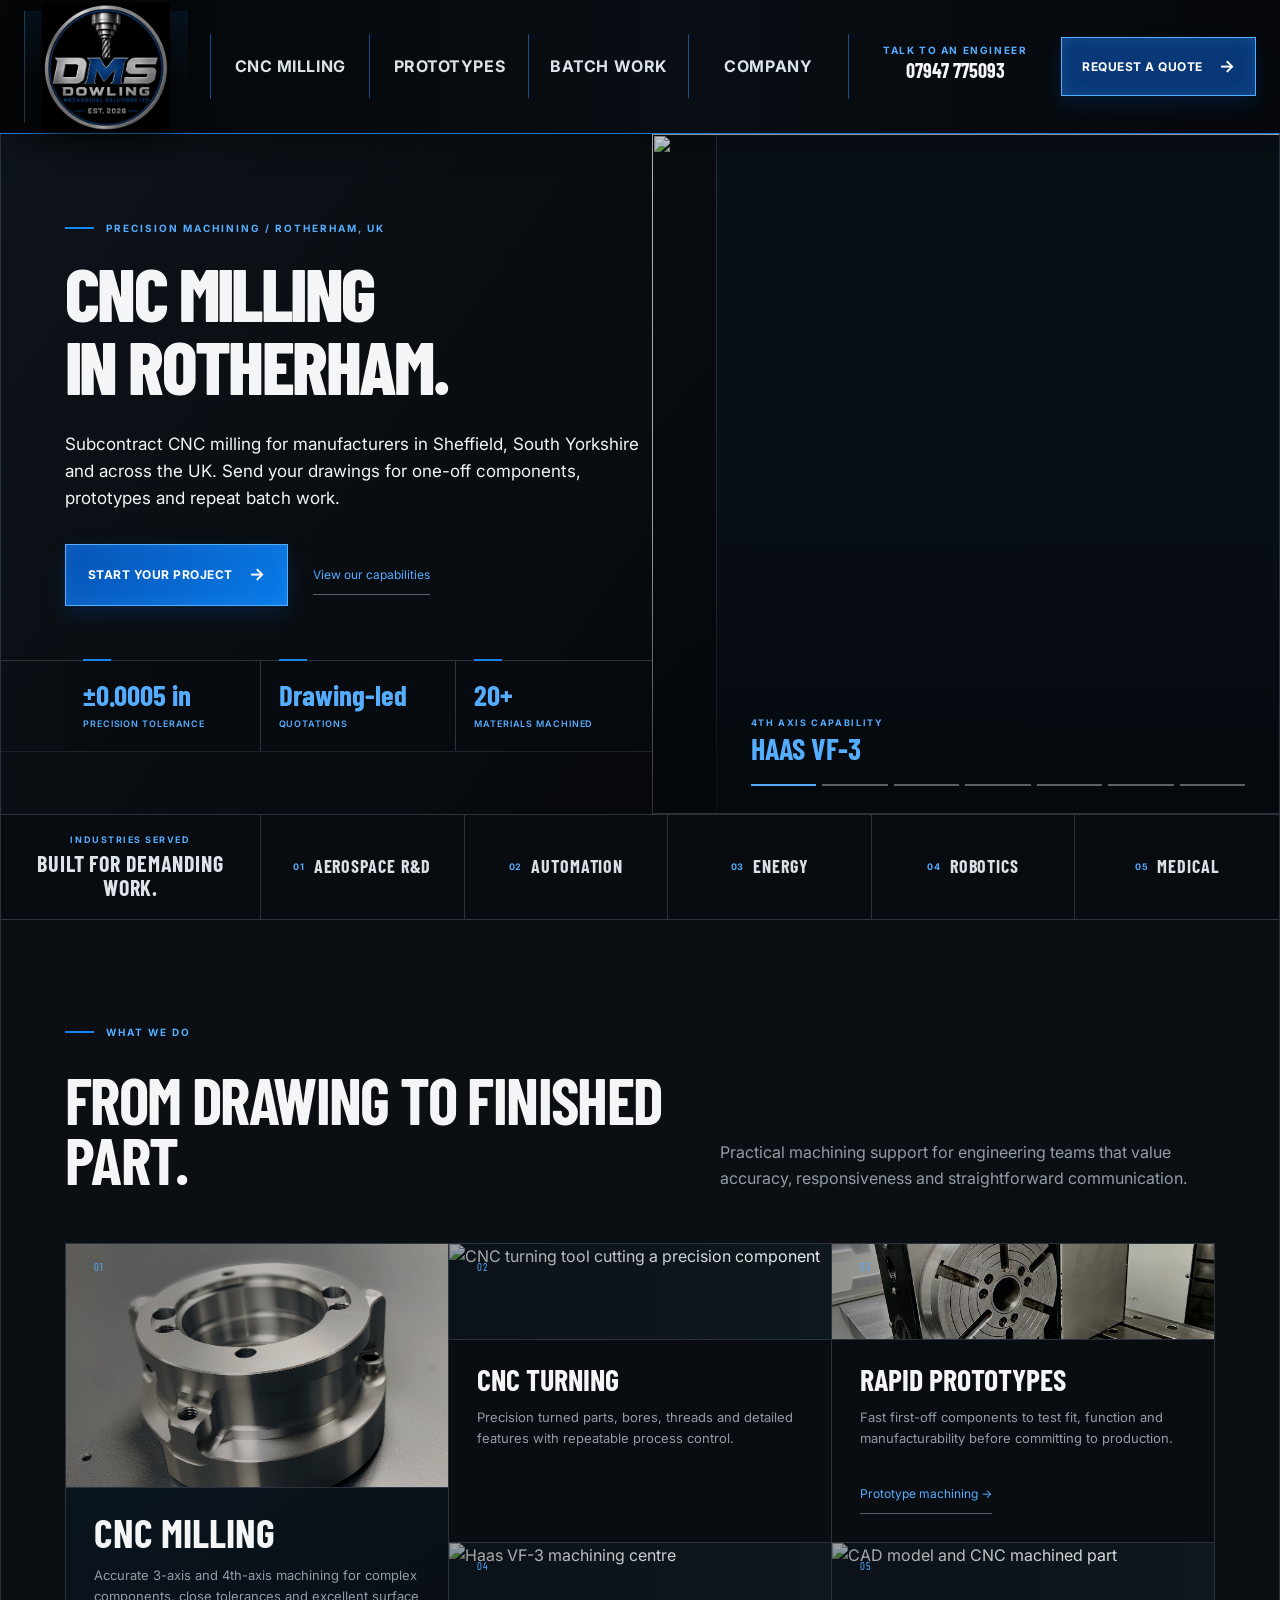
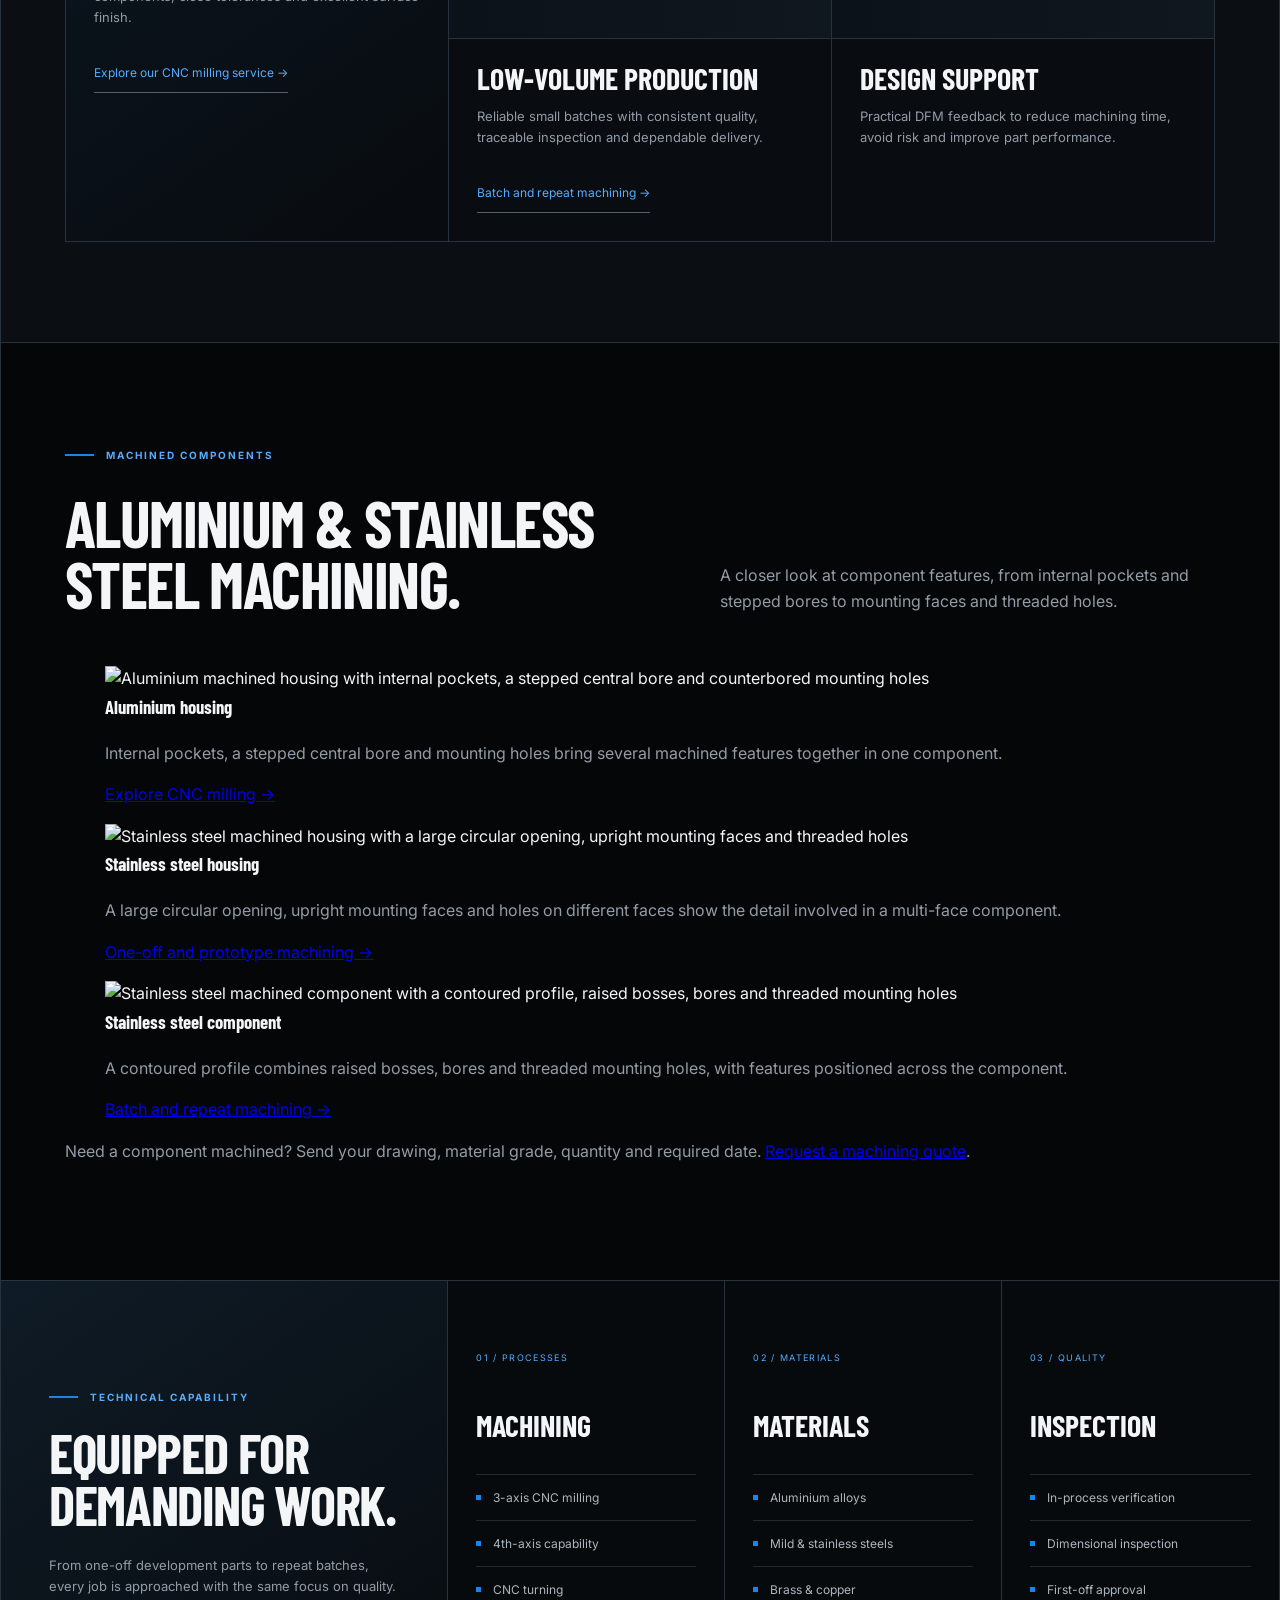
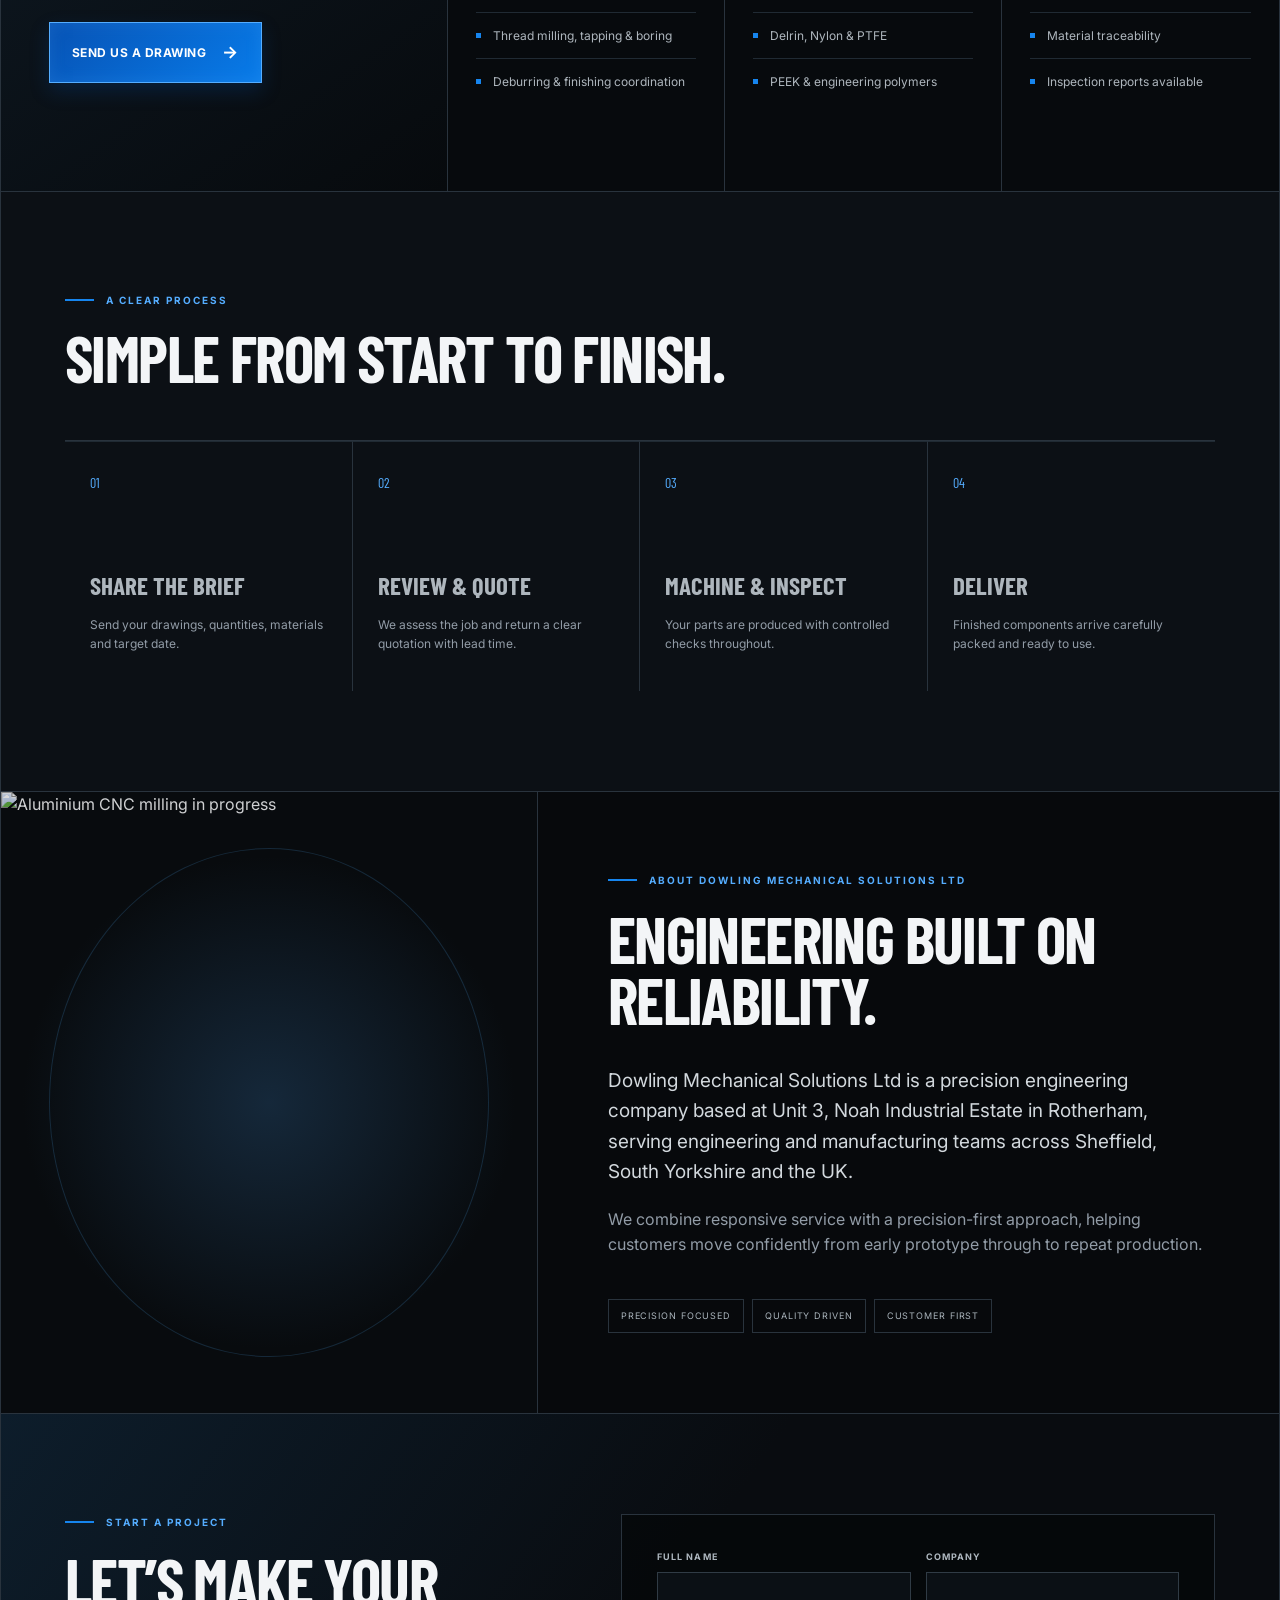
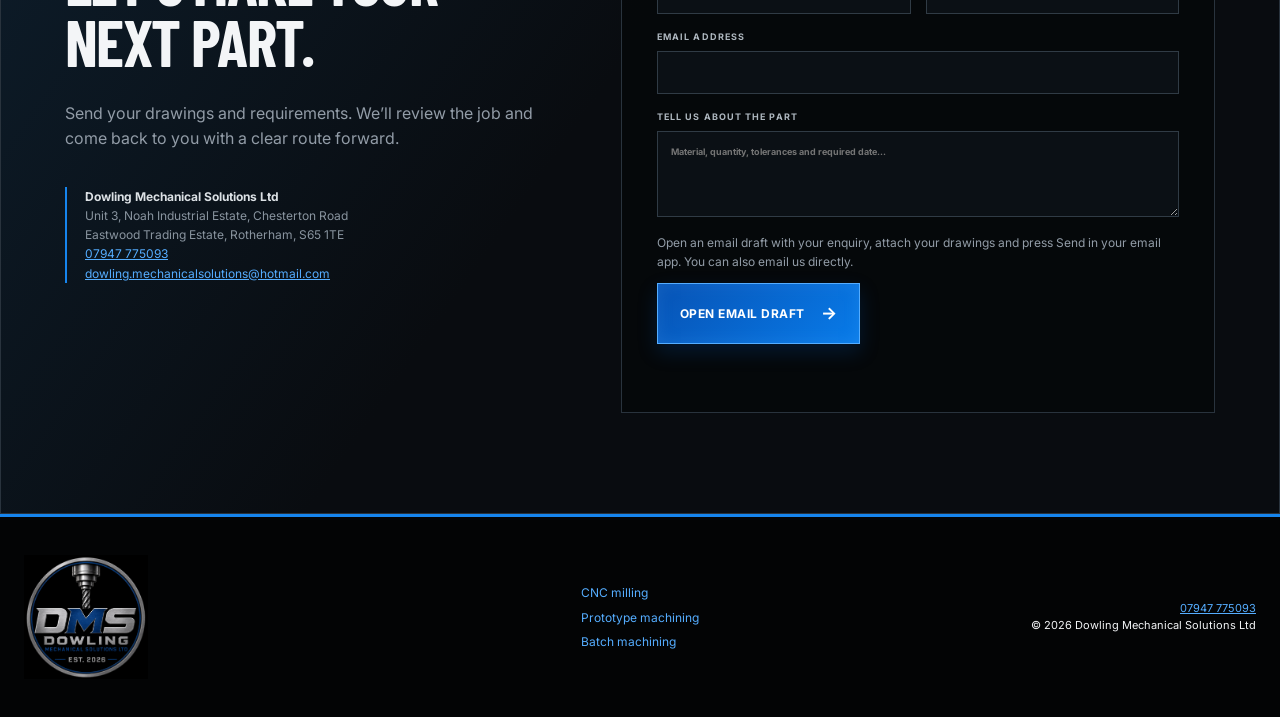
==== commit 1b755eef: "Add approved aluminium and stainless steel component gallery" ====
--- a/index.html
+++ b/index.html
@@ -116,6 +116,29 @@
       </div>
     </section>
 
+    <section class="component-gallery section" id="machined-components" aria-labelledby="component-gallery-title">
+      <div class="section-intro">
+        <p class="eyebrow"><span></span> Machined components</p>
+        <h2 id="component-gallery-title">Aluminium &amp; stainless steel machining.</h2>
+        <p>A closer look at component features, from internal pockets and stepped bores to mounting faces and threaded holes.</p>
+      </div>
+      <div class="component-grid">
+        <figure>
+          <img src="/components/aluminium-machined-housing.svg" alt="Aluminium machined housing with internal pockets, a stepped central bore and counterbored mounting holes" width="400" height="400" loading="lazy" decoding="async" />
+          <figcaption><h3>Aluminium housing</h3><p>Internal pockets, a stepped central bore and mounting holes bring several machined features together in one component.</p><a href="/cnc-milling/">Explore CNC milling <span aria-hidden="true">&rarr;</span></a></figcaption>
+        </figure>
+        <figure>
+          <img src="/components/stainless-steel-machined-housing.svg" alt="Stainless steel machined housing with a large circular opening, upright mounting faces and threaded holes" width="800" height="800" loading="lazy" decoding="async" />
+          <figcaption><h3>Stainless steel housing</h3><p>A large circular opening, upright mounting faces and holes on different faces show the detail involved in a multi-face component.</p><a href="/prototype-machining/">One-off and prototype machining <span aria-hidden="true">&rarr;</span></a></figcaption>
+        </figure>
+        <figure>
+          <img src="/components/stainless-steel-machined-component.svg" alt="Stainless steel machined component with a contoured profile, raised bosses, bores and threaded mounting holes" width="588" height="360" loading="lazy" decoding="async" />
+          <figcaption><h3>Stainless steel component</h3><p>A contoured profile combines raised bosses, bores and threaded mounting holes, with features positioned across the component.</p><a href="/batch-machining/">Batch and repeat machining <span aria-hidden="true">&rarr;</span></a></figcaption>
+        </figure>
+      </div>
+      <p class="component-enquiry">Need a component machined? Send your drawing, material grade, quantity and required date. <a href="#contact">Request a machining quote</a>.</p>
+    </section>
+
     <section class="capabilities section" id="capabilities">
       <div class="capability-heading">
         <p class="eyebrow"><span></span> Technical capability</p>
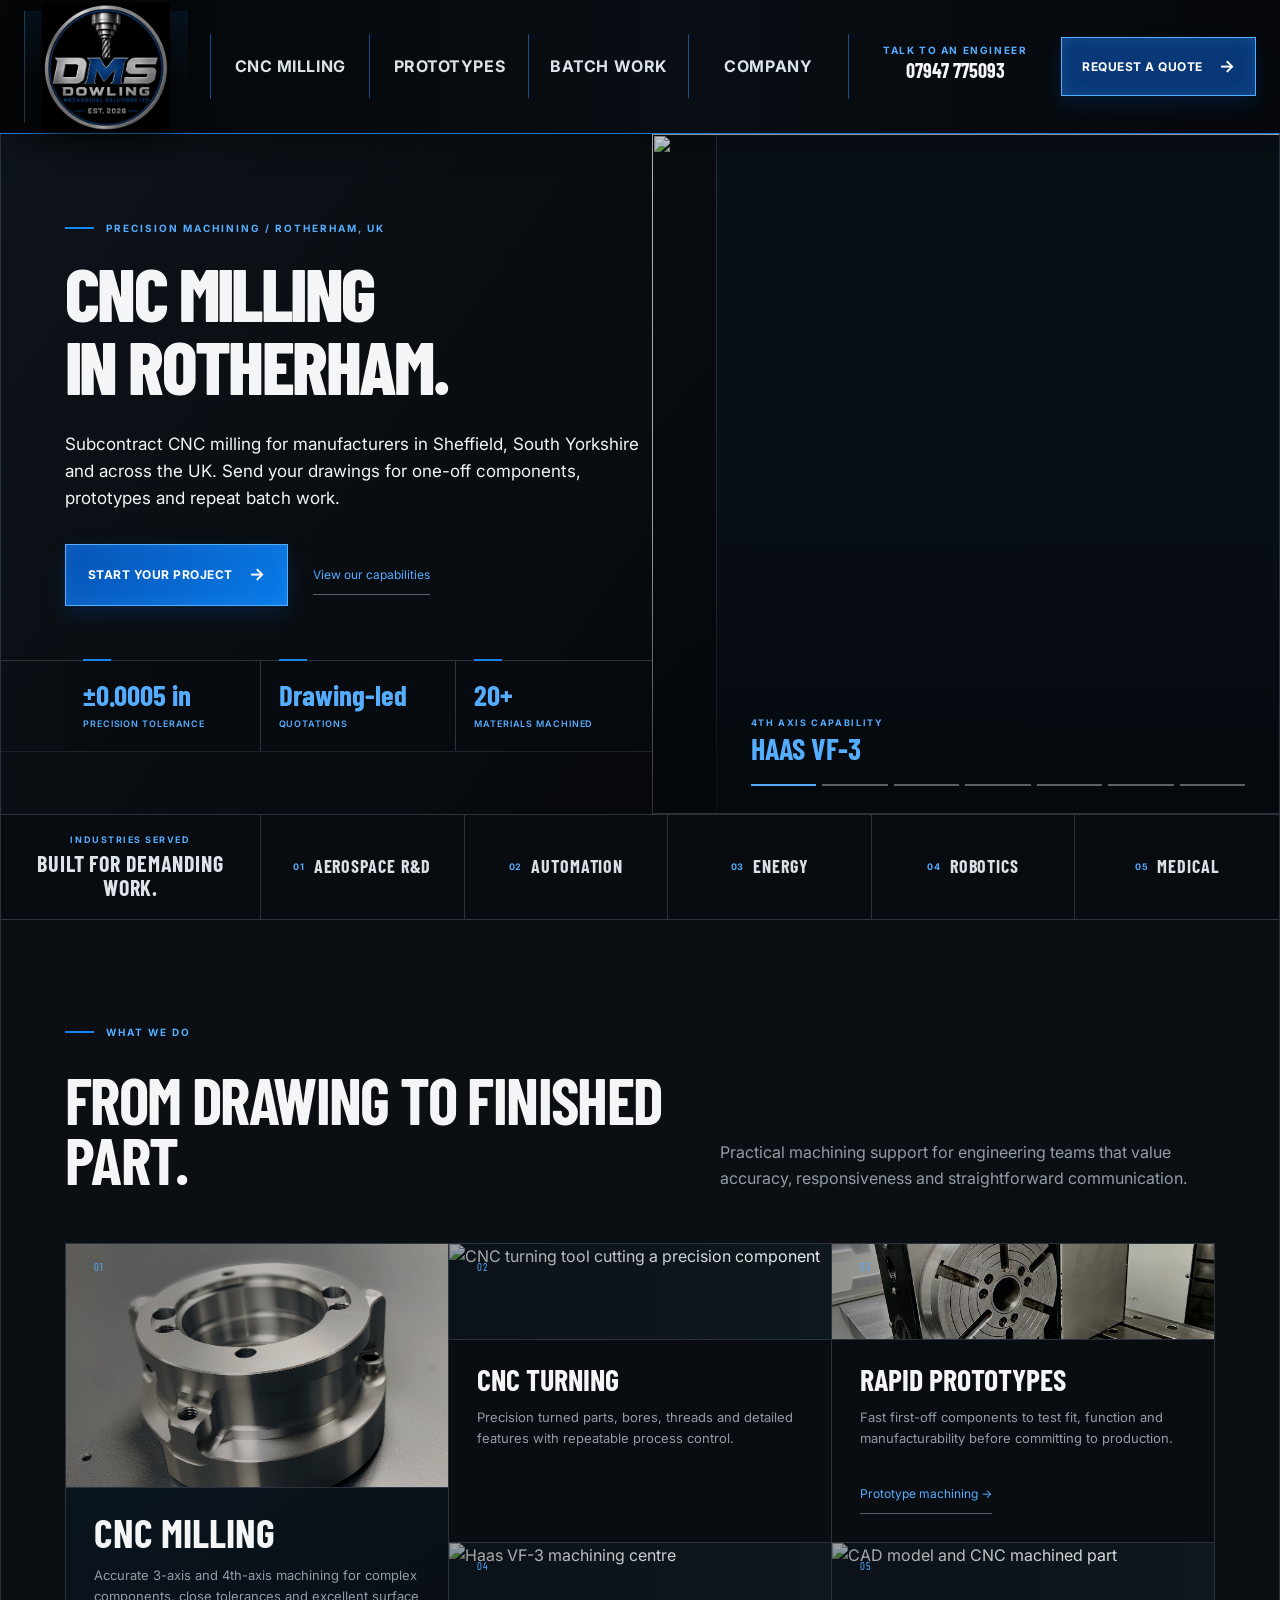
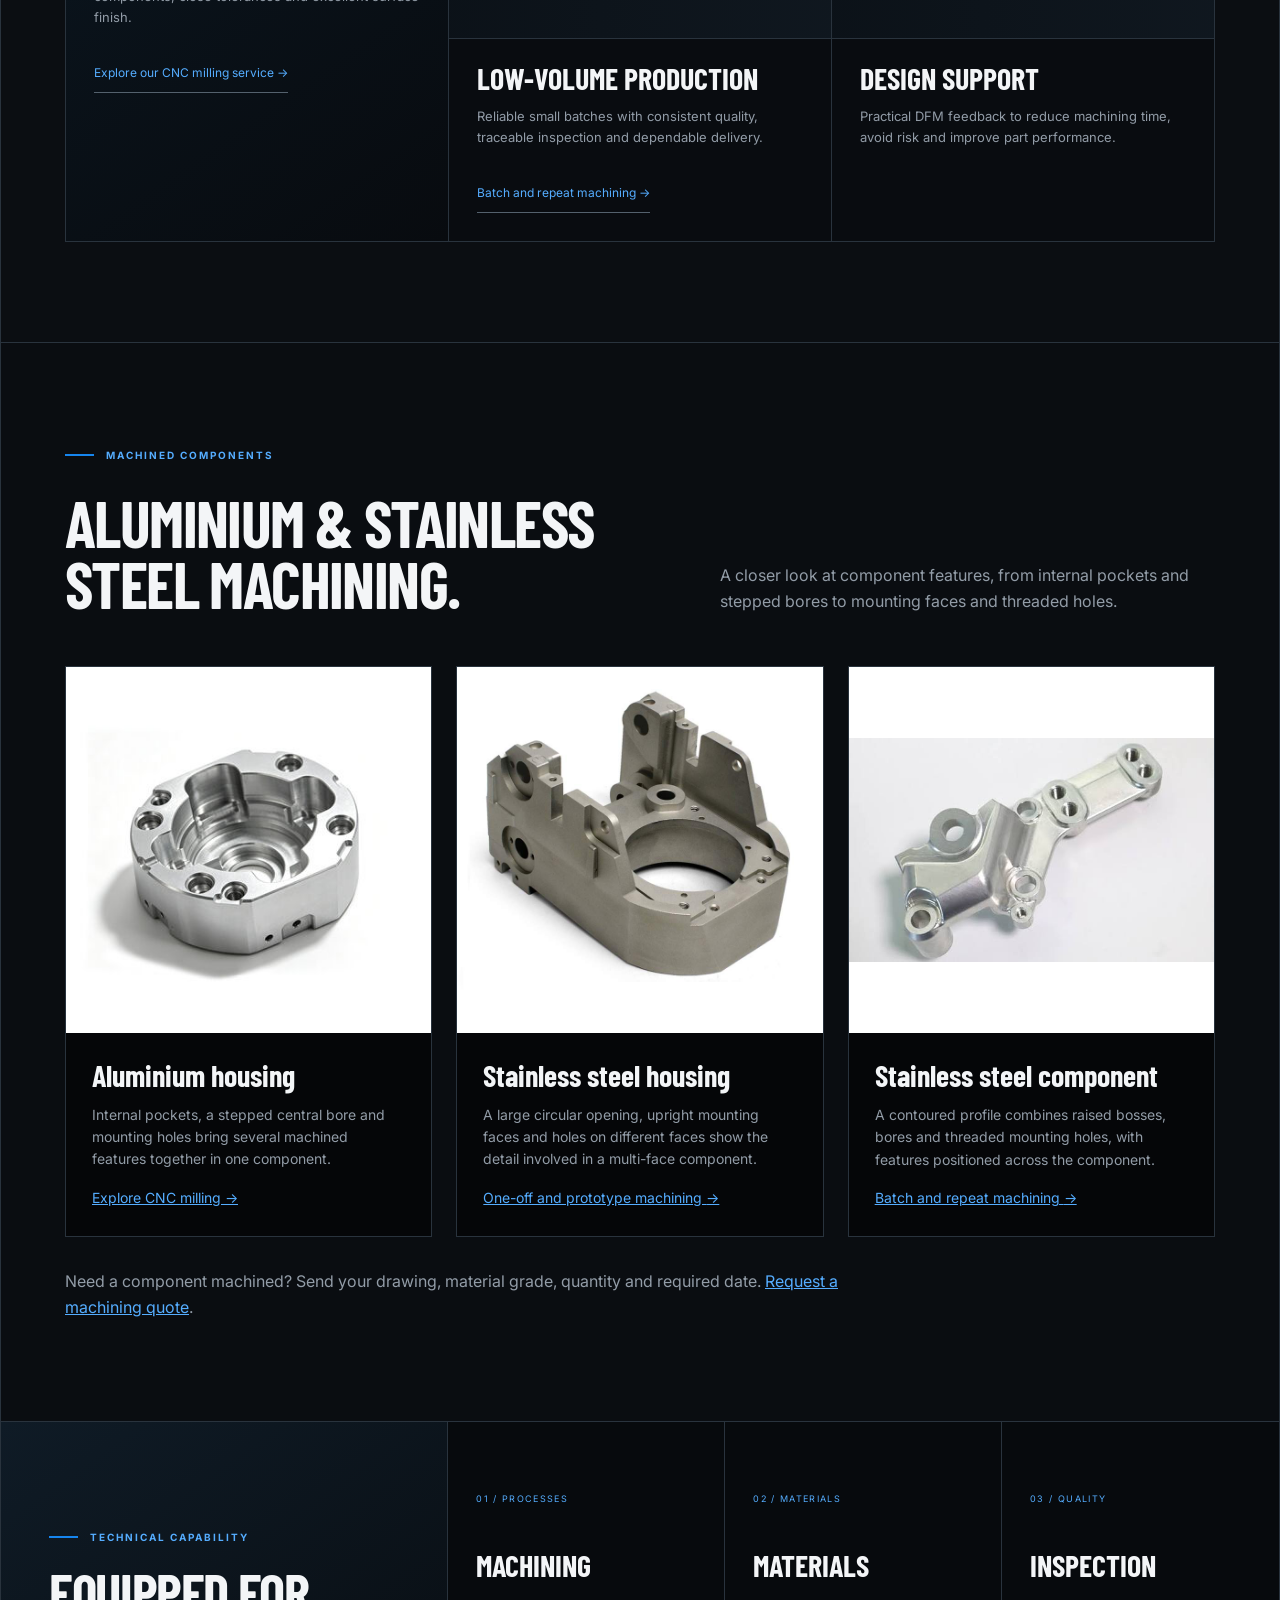
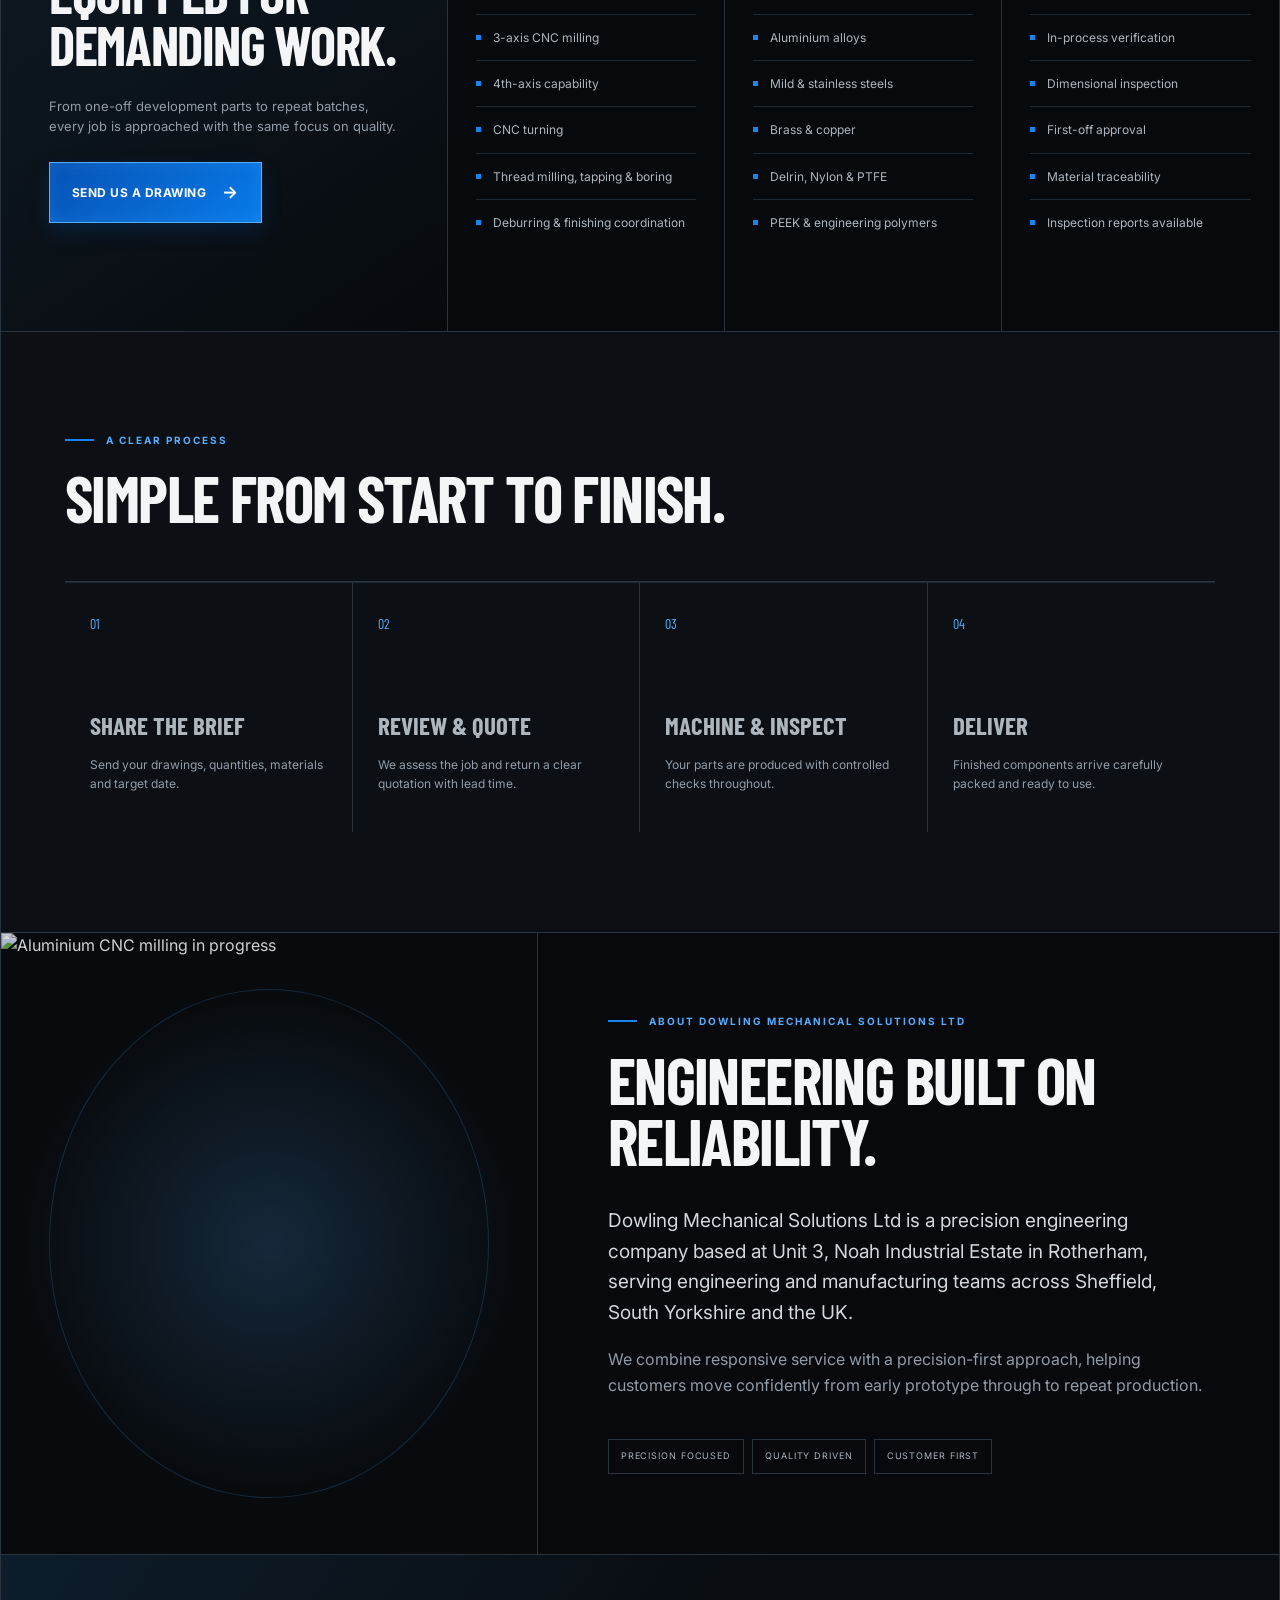
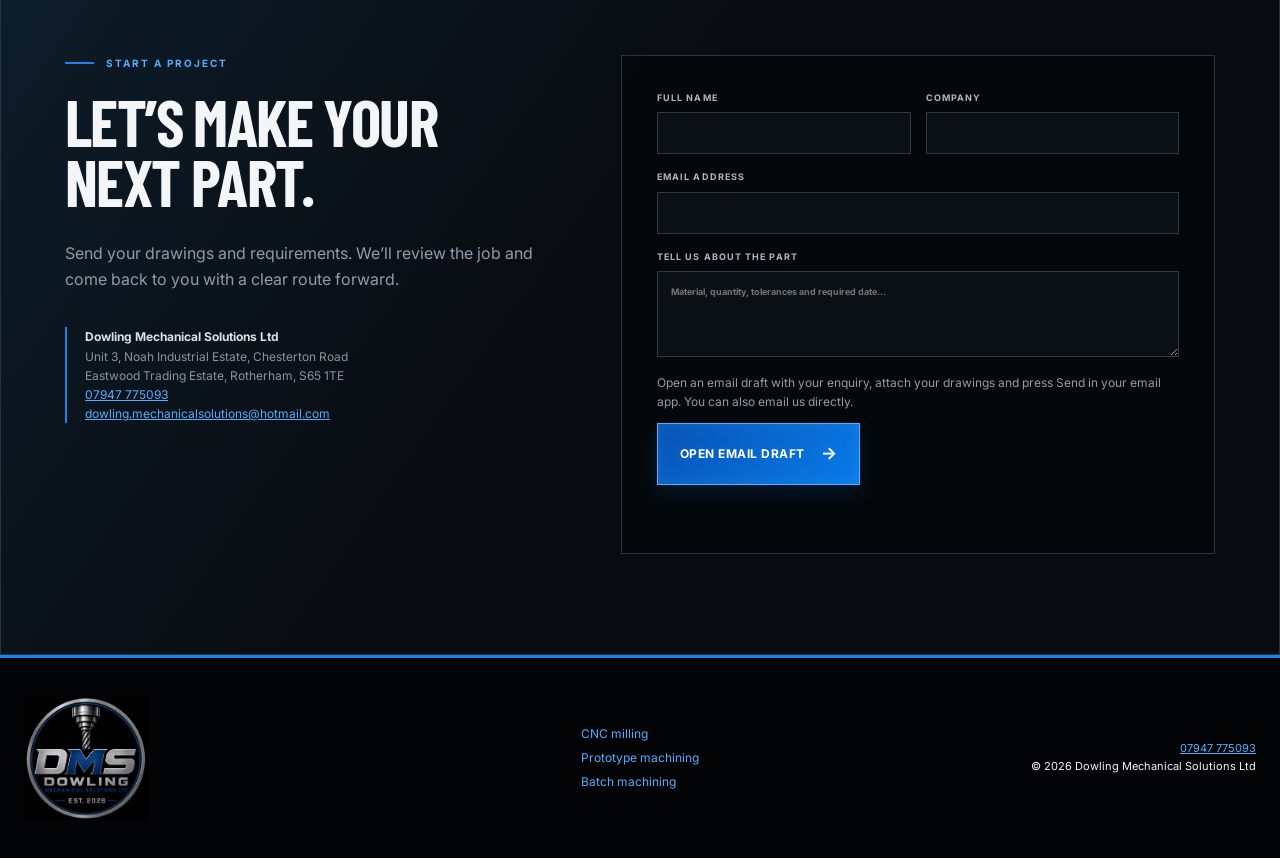
==== commit b9c2b82a: "Add DMS logo as favicon for Google search and browsers" ====
--- a/index.html
+++ b/index.html
@@ -36,6 +36,7 @@
   }
   </script>
   <link rel="stylesheet" href="styles.css" />
+  <link rel="icon" type="image/png" href="/LOGO%20FOR%20BUSINESS%20FINAL.png" />
 </head>
 <body>
   <header class="site-header">
--- a/styles.css
+++ b/styles.css
@@ -165,6 +165,19 @@
   .section{padding:72px 25px}.section-intro{display:block}.section-intro .eyebrow{margin-bottom:20px}.section-intro h2{margin-bottom:25px}.service-grid{grid-template-columns:1fr}.service-grid .service-feature{grid-row:auto;min-height:auto}.capability-heading{padding:65px 25px}.capability-lists{grid-template-columns:1fr}.capability-lists article{padding:40px 25px;border-right:0;border-bottom:1px solid var(--line)}.process-grid{grid-template-columns:1fr 1fr}.process-grid li{min-height:210px;border-bottom:1px solid var(--line)}.process-grid h3{margin-top:40px}.about{grid-template-columns:1fr}.about-mark{min-height:420px;border-right:0;border-bottom:1px solid var(--line)}.about-copy{padding:65px 25px}.contact{grid-template-columns:1fr;gap:40px}.field-row{grid-template-columns:1fr}.site-footer{grid-template-columns:1fr;text-align:center}.footer-brand{justify-content:center}.site-footer>div{text-align:center}.about-values{flex-wrap:wrap}
 }
 @media(max-width:430px){.brand-copy{display:none}.hero-actions{align-items:stretch;flex-direction:column}.hero-trust{grid-template-columns:1fr}.hero-trust div{padding-bottom:12px}.process-grid{grid-template-columns:1fr}.machine-part{width:230px}}
+
+/* Component photographs retain their complete framing at every screen size. */
+.component-gallery { background:var(--panel); }
+.component-grid { display:grid; grid-template-columns:repeat(3,minmax(0,1fr)); gap:24px; }
+.component-grid figure { min-width:0; margin:0; border:1px solid var(--line); background:var(--black); }
+.component-grid img { display:block; width:100%; height:auto; aspect-ratio:1; object-fit:contain; background:#fff; }
+.component-grid figcaption { padding:26px; }
+.component-grid h3 { margin-bottom:12px; font-size:30px; line-height:1.1; }
+.component-grid p { font-size:14px; }
+.component-grid a,.component-enquiry a { color:var(--blue-light); }
+.component-grid a { font-size:14px; }
+.component-enquiry { max-width:800px; margin:32px 0 0; }
+@media(max-width:760px) { .component-grid { grid-template-columns:1fr; } }
 
 /* Service pages share the existing colours, typography and navigation. */
 a { overflow-wrap:anywhere; }
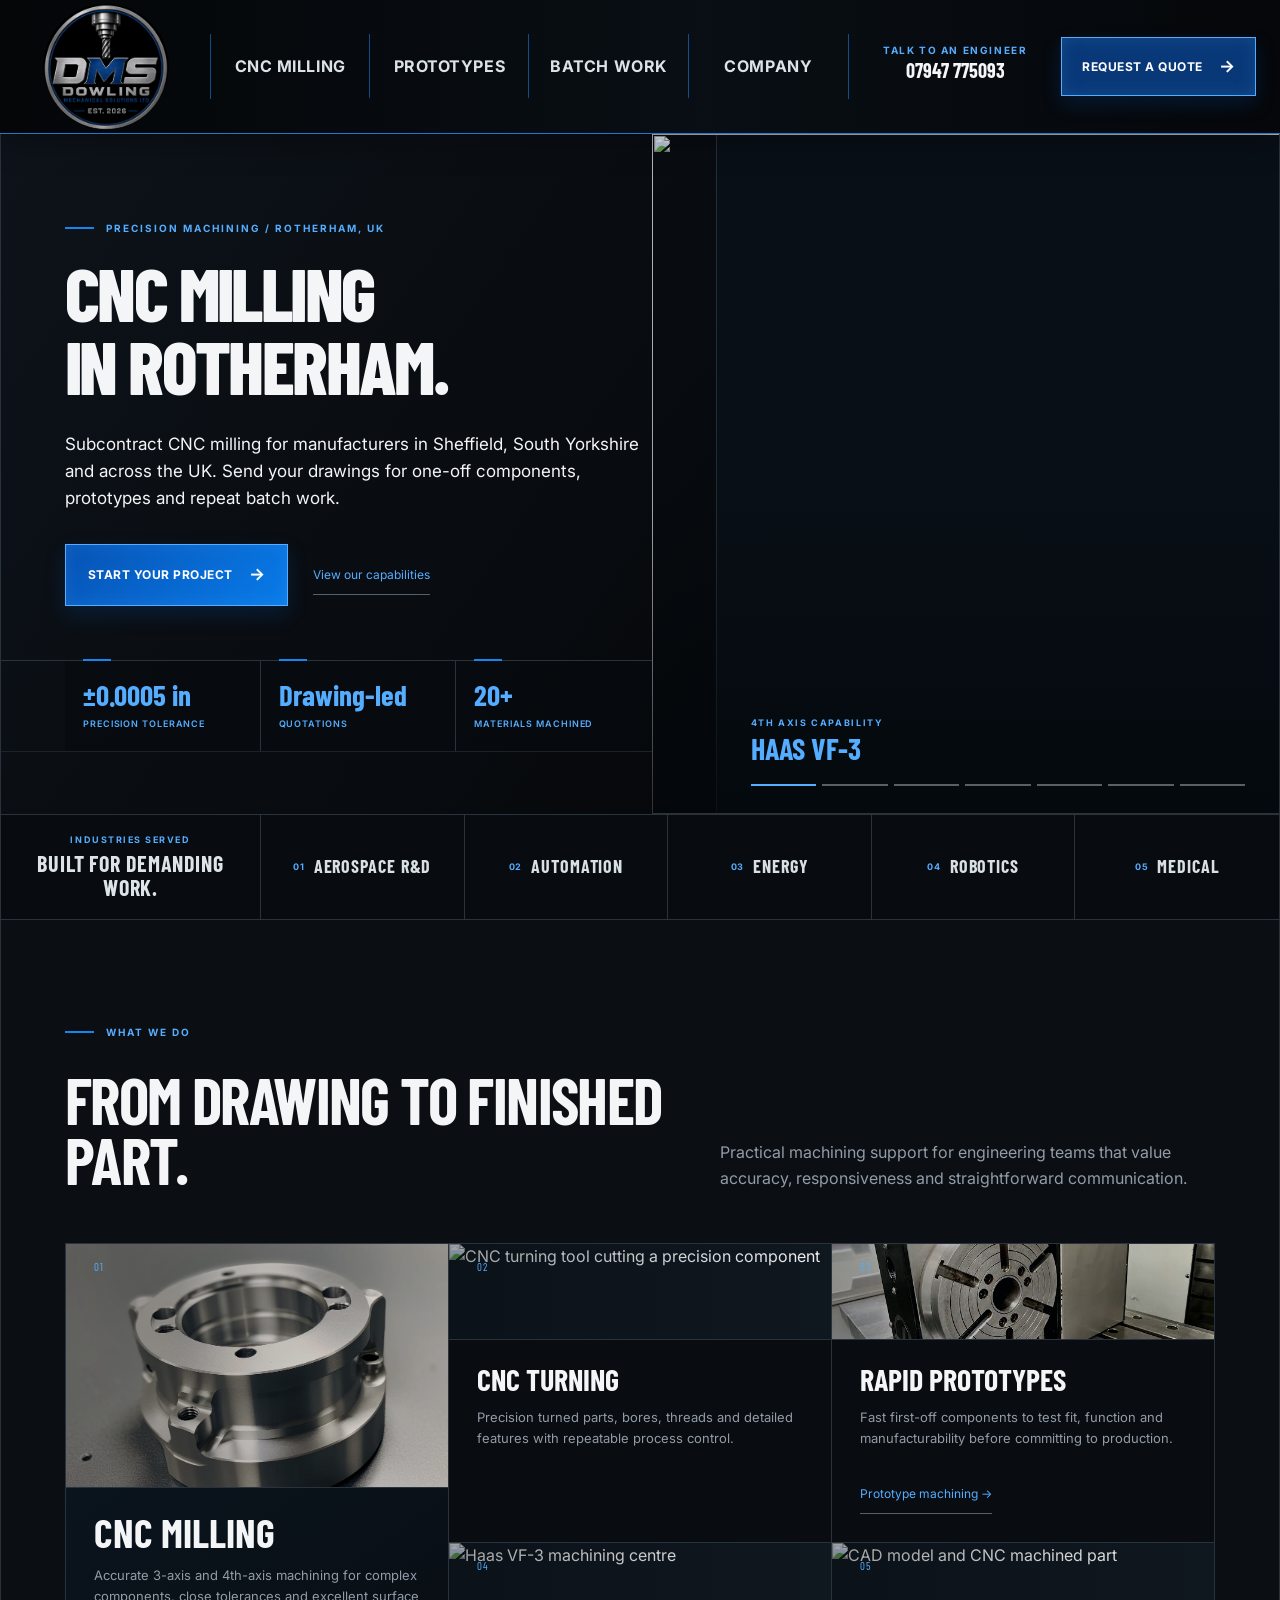
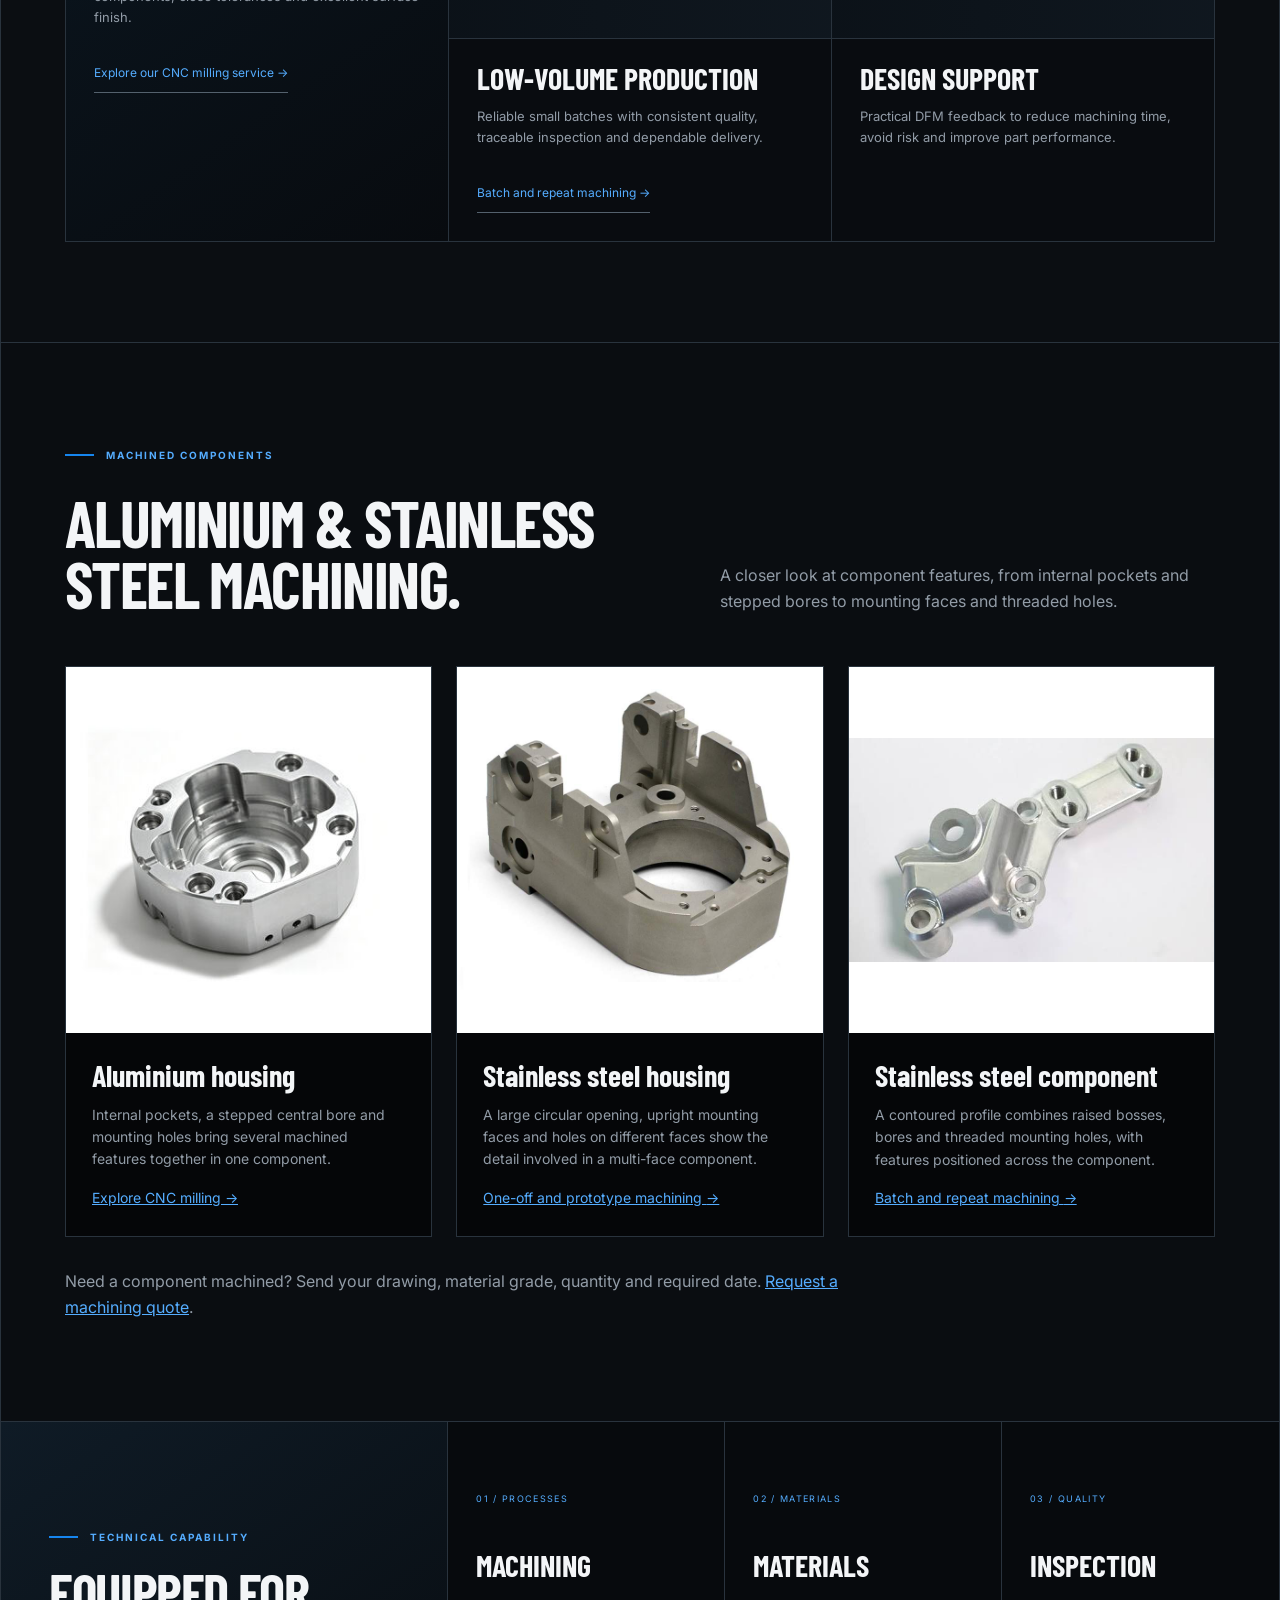
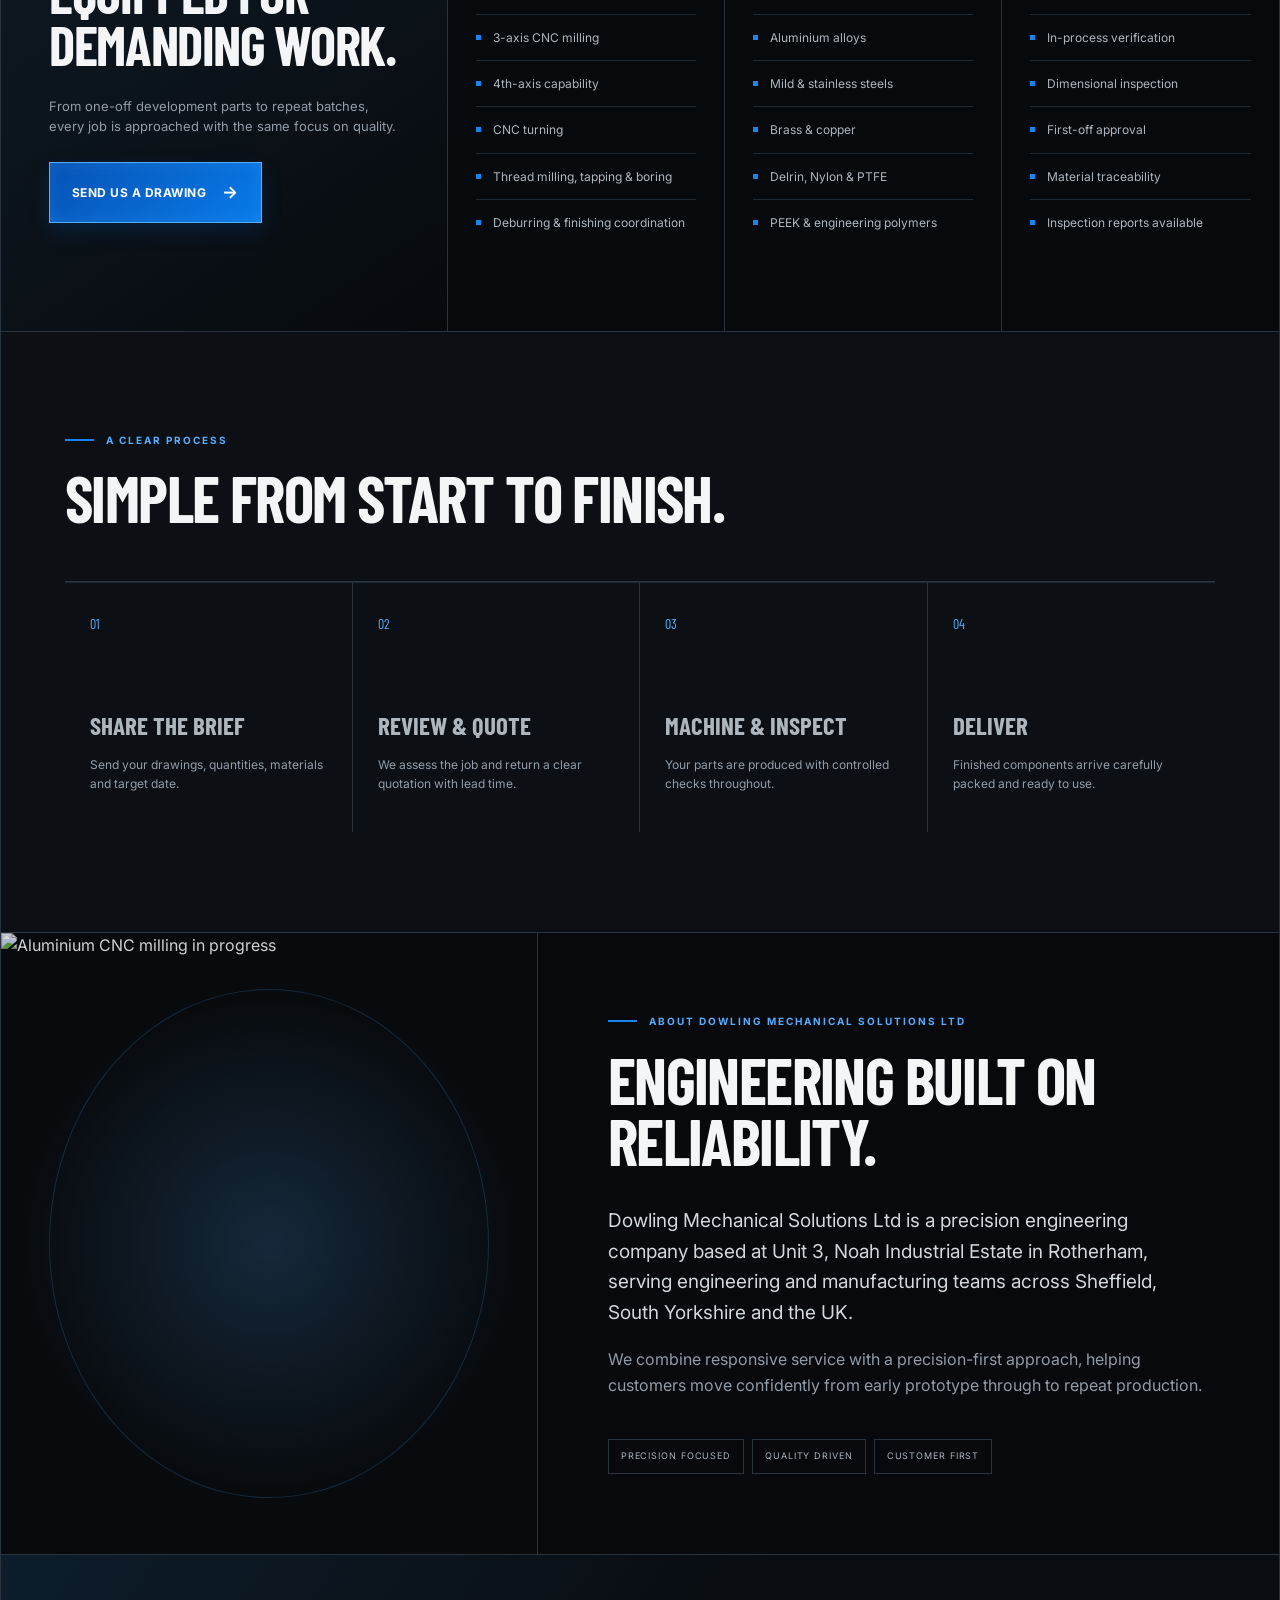
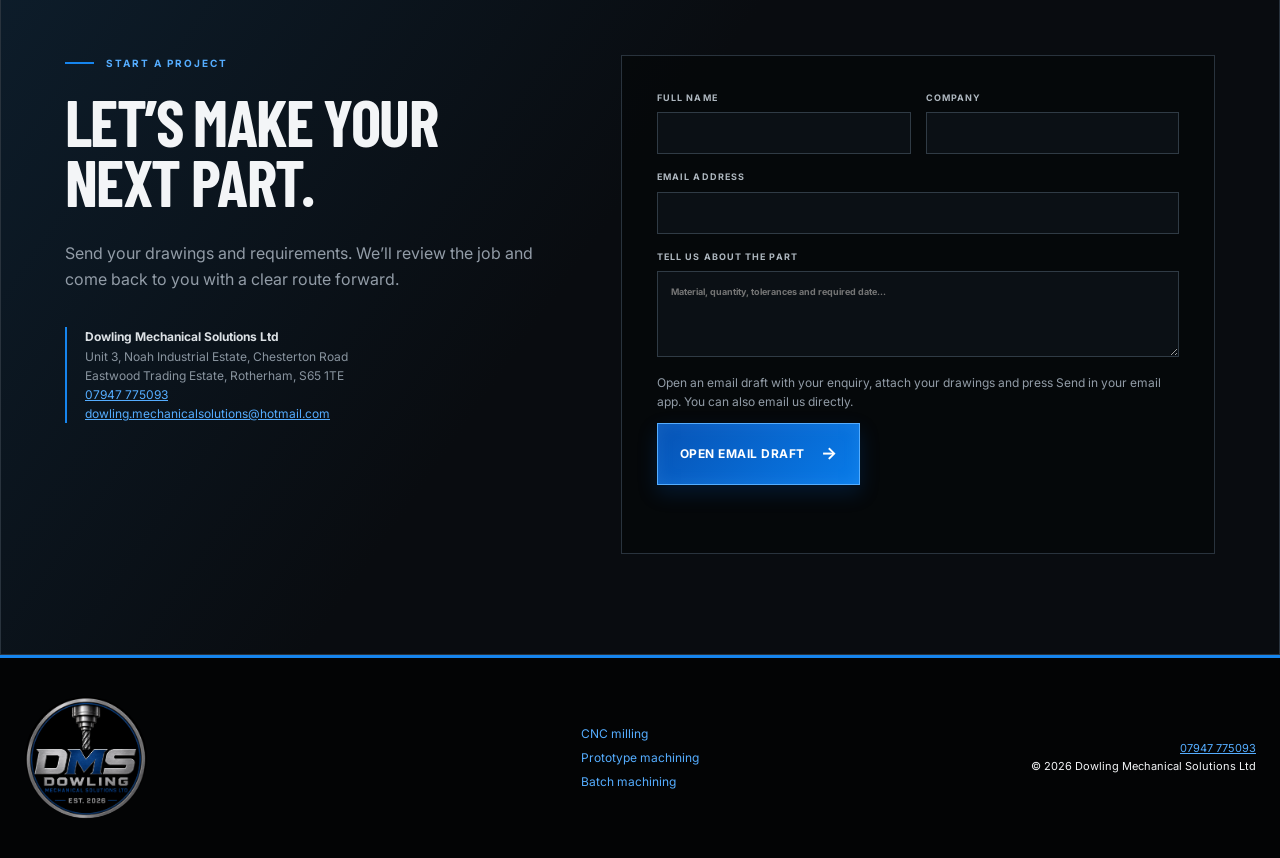
==== commit c283a9aa: "Merge 3dedbc238290eb19b077491a131fa5c5874d7715 into 3e0d10a4a186150ee24863e62dee0ee16d090cec" ====
--- a/index.html
+++ b/index.html
@@ -2,6 +2,7 @@
 <html lang="en-GB">
 <head>
   <meta charset="UTF-8" />
+  <meta name="google-site-verification" content="R9gke3jKsYxoDofyBvASF4fEhHxyXJCVJJMw3NoAFAg" />
   <meta name="viewport" content="width=device-width, initial-scale=1.0" />
   <meta name="description" content="CNC milling in Rotherham for Sheffield, South Yorkshire and UK manufacturers. One-off parts, prototypes and batch machining. Send your drawings for a quote." />
   <title>CNC Milling Rotherham &amp; Sheffield | Dowling Mechanical Solutions</title>
--- a/styles.css
+++ b/styles.css
@@ -237,3 +237,24 @@
   *,*::before,*::after { transition:none !important; }
 }
 
+
+/* Hide the square image background outside the circular DMS badge. */
+.brand img,
+.footer-brand img {
+  clip-path: circle(49% at 50% 50%);
+}
+
+/* Keep only the circular badge, without a decorative panel or shadow. */
+.brand::before {
+  content: none;
+  display: none;
+}
+.brand,
+.footer-brand {
+  background: transparent;
+  box-shadow: none;
+}
+.brand img,
+.footer-brand img {
+  filter: none;
+}
